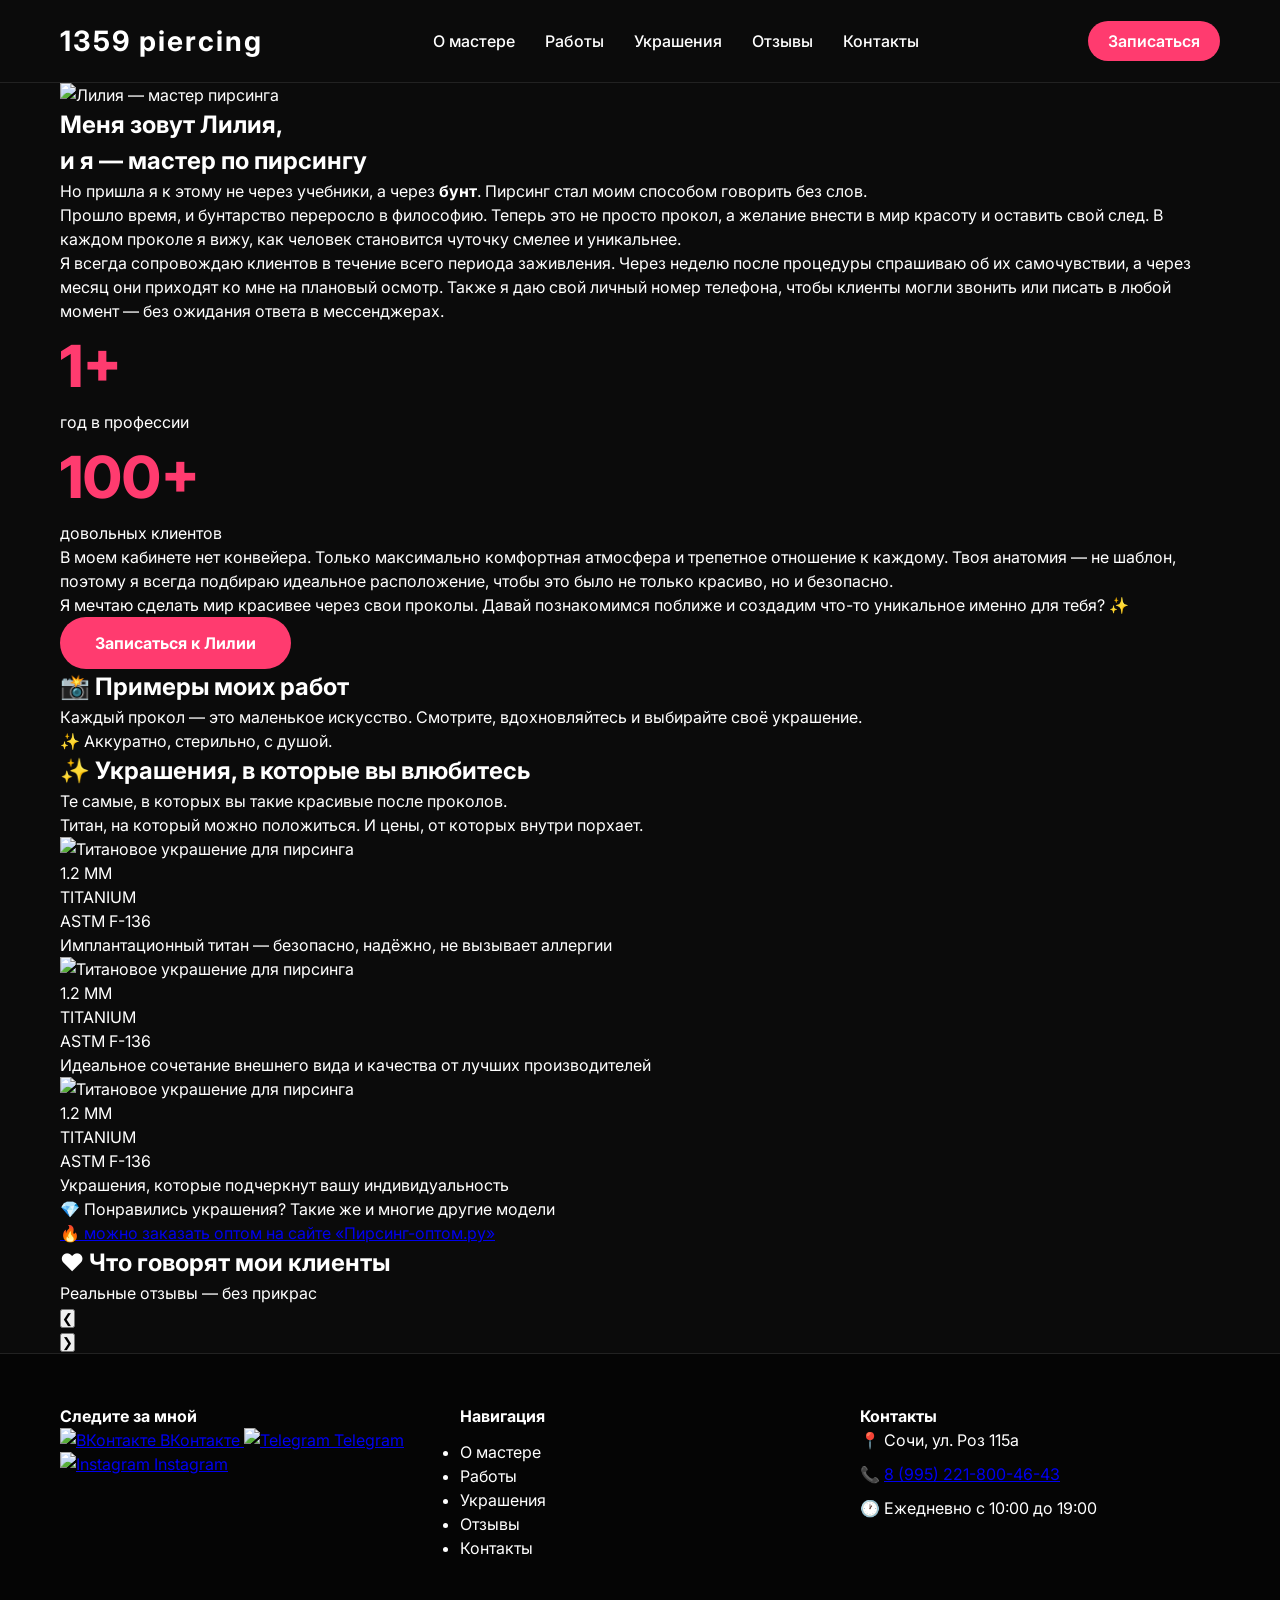
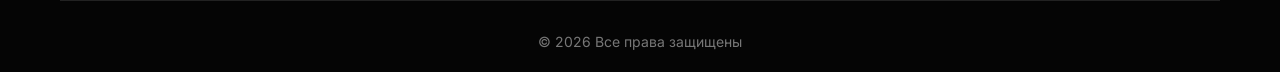
==== index.html @ cfeff681 "Add files via upload" ====
<!DOCTYPE html>
<html lang="ru">
<head>
    <meta charset="UTF-8">
    <meta name="viewport" content="width=device-width, initial-scale=1.0, user-scalable=yes">
    <title>1359 piercing</title>
    <link rel="stylesheet" href="css/style.css">
    <!-- Подключаем шрифт Google Fonts -->
    <link href="https://fonts.googleapis.com/css2?family=Inter:opsz,wght@14..32,300;14..32,400;14..32,600;14..32,700&display=swap" rel="stylesheet">
</head>
<body>

<!-- ШАПКА -->
<header>
    <div class="container header-flex">
        <div class="logo">1359 piercing</div>
        <nav>
            <ul class="menu">
                <li><a href="#about">О мастере</a></li>
                <li><a href="#portfolio">Работы</a></li>
                <li><a href="#jewelry">Украшения</a></li>
                <li><a href="#reviews">Отзывы</a></li>
                <li><a href="#contacts">Контакты</a></li>
            </ul>
        </nav>
        <a href="https://n2174247.yclients.com/" class="btn-small">Записаться</a>
    </div>
</header>

<!-- ЛИЧНАЯ ИСТОРИЯ МАСТЕРА (объединяет hero + статистику) -->
<section id="about" class="master-story">
    <div class="container">
        <div class="story-grid">
            <!-- Левая колонка: фото мастера -->
            <div class="story-photo">
                <img src="images/master.jpg" alt="Лилия — мастер пирсинга">
            </div>
            
            <!-- Правая колонка: текст + цифры -->
            <div class="story-content">
                <h1>Меня зовут Лилия,<br>и я — мастер по пирсингу</h1>
                
                <div class="story-intro">
                    <p>Но пришла я к этому не через учебники, а через <strong>бунт</strong>. Пирсинг стал моим способом говорить без слов.</p>
                    <p>Прошло время, и бунтарство переросло в философию. Теперь это не просто прокол, а желание внести в мир красоту и оставить свой след. В каждом проколе я вижу, как человек становится чуточку смелее и уникальнее.</p>
                     <p>Я всегда сопровождаю клиентов в течение всего периода заживления. Через неделю после процедуры спрашиваю об их самочувствии, а через месяц они приходят ко мне на плановый осмотр. Также я даю свой личный номер телефона, чтобы клиенты могли звонить или писать в любой момент — без ожидания ответа в мессенджерах.</p>
                </div>

                <!-- Цифры/факты -->
                <div class="story-stats">
                    <div class="stat-fact">
                        <span class="stat-number">1+</span>
                        <span class="stat-label">год в профессии</span>
                    </div>
                    <div class="stat-fact">
                        <span class="stat-number">100+</span>
                        <span class="stat-label">довольных клиентов</span>
                    </div>
                </div>

                <div class="story-philosophy">
                    <p>В моем кабинете нет конвейера. Только максимально комфортная атмосфера и трепетное отношение к каждому. Твоя анатомия — не шаблон, поэтому я всегда подбираю идеальное расположение, чтобы это было не только красиво, но и безопасно.</p>
                    <p class="dream-quote">Я мечтаю сделать мир красивее через свои проколы. Давай познакомимся поближе и создадим что-то уникальное именно для тебя? ✨</p>
                </div>

                <a href="https://n2174247.yclients.com/" class="btn-primary">Записаться к Лилии</a>
            </div>
        </div>
    </div>
</section>

<!-- ПРИМЕРЫ РАБОТ (ПОРТФОЛИО) -->
<section id="portfolio" class="portfolio">
    <div class="container">
        <div class="portfolio-header">
            <h2>📸 Примеры моих работ</h2>
            <p class="portfolio-subtitle">Каждый прокол — это маленькое искусство. Смотрите, вдохновляйтесь и выбирайте своё украшение.</p>
            <p class="portfolio-note">✨ Аккуратно, стерильно, с душой.</p>
        </div>

        <div class="portfolio-grid" id="portfolioGrid">
            <!-- Сюда будут подставлены 11 фотографий через JavaScript -->
        </div>
    </div>
</section>

<!-- УКРАШЕНИЯ - ВИТРИНА -->
<section id="jewelry" class="jewelry-showcase">
    <div class="container">
        <div class="jewelry-header">
            <h2>✨ Украшения, в которые вы влюбитесь</h2>
            <p class="jewelry-tagline">Те самые, в которых вы такие красивые после проколов.<br>Титан, на который можно положиться. И цены, от которых внутри порхает.</p>
        </div>

        <div class="jewelry-grid">
            <!-- Карточка украшения 1 -->
            <div class="jewelry-card">
                <div class="jewelry-image">
                    <img src="images/jewelry1.jpg" alt="Титановое украшение для пирсинга">
                </div>
                <div class="jewelry-specs">
                    <div class="spec-badge">1.2 MM</div>
                    <div class="spec-badge titanium">TITANIUM</div>
                    <div class="spec-badge standard">ASTM F-136</div>
                </div>
                <p class="jewelry-desc">Имплантационный титан — безопасно, надёжно, не вызывает аллергии</p>
            </div>

            <!-- Карточка украшения 2 -->
            <div class="jewelry-card">
                <div class="jewelry-image">
                    <img src="images/jewelry2.jpg" alt="Титановое украшение для пирсинга">
                </div>
                <div class="jewelry-specs">
                    <div class="spec-badge">1.2 MM</div>
                    <div class="spec-badge titanium">TITANIUM</div>
                    <div class="spec-badge standard">ASTM F-136</div>
                </div>
                <p class="jewelry-desc">Идеальное сочетание внешнего вида и качества от лучших производителей</p>
            </div>

            <!-- Карточка украшения 3 -->
            <div class="jewelry-card">
                <div class="jewelry-image">
                    <img src="images/jewelry3.jpg" alt="Титановое украшение для пирсинга">
                </div>
                <div class="jewelry-specs">
                    <div class="spec-badge">1.2 MM</div>
                    <div class="spec-badge titanium">TITANIUM</div>
                    <div class="spec-badge standard">ASTM F-136</div>
                </div>
                <p class="jewelry-desc">Украшения, которые подчеркнут вашу индивидуальность</p>
            </div>
        </div>

        <!-- Партнёрская рекомендация (без акцента на салоны) -->
        <div class="partner-block">
            <p>💎 Понравились украшения? Такие же и многие другие модели</p>
            <a href="https://piercing-optom.ru/?ysclid=mp2fx79ghh282216793" target="_blank" rel="noopener noreferrer" class="partner-link">
                🔥 можно заказать оптом на сайте «Пирсинг-оптом.ру»
            </a>
        </div>
    </div>
</section>

<!-- ОТЗЫВЫ КЛИЕНТОВ (карусель) -->
<section id="reviews" class="reviews-section">
    <div class="container">
        <h2>❤️ Что говорят мои клиенты</h2>
        <p class="reviews-subtitle">Реальные отзывы — без прикрас</p>
        
        <div class="reviews-carousel">
            <button class="carousel-btn prev-btn" aria-label="Предыдущий отзыв">❮</button>
            
            <div class="reviews-container">
                <div class="reviews-wrapper" id="reviewsWrapper">
                    <!-- Отзывы будут подставлены сюда через JavaScript -->
                </div>
            </div>
            
            <button class="carousel-btn next-btn" aria-label="Следующий отзыв">❯</button>
        </div>
        
        <div class="carousel-dots" id="carouselDots"></div>
    </div>
</section>

<!-- ПОДВАЛ -->
<footer id="contacts">
    <div class="container">
        <div class="footer-grid">
            <!-- Блок 1: Социальные сети (слева) -->
            <div class="footer-socials">
                <h4>Следите за мной</h4>
                <div class="social-icons">
                    <a href="https://vk.ru/piercing1359" target="_blank" rel="noopener noreferrer" class="social-link vk">
                        <img src="images/vk-icon.svg" alt="ВКонтакте" class="social-img">
                        <span>ВКонтакте</span>
                    </a>
                    <a href="https://t.me/piersing1359" target="_blank" rel="noopener noreferrer" class="social-link tg">
                        <img src="images/tg-icon.svg" alt="Telegram" class="social-img">
                        <span>Telegram</span>
                    </a>
                    <a href="https://www.instagram.com/piercing1359.sochi" target="_blank" rel="noopener noreferrer" class="social-link ig">
                        <img src="images/ig-icon.svg" alt="Instagram" class="social-img">
                        <span>Instagram</span>
                    </a>
                </div>
            </div>

            <!-- Блок 2: Меню (по центру) -->
            <div class="footer-menu">
                <h4>Навигация</h4>
                <ul>
                    <li><a href="#about">О мастере</a></li>
                    <li><a href="#portfolio">Работы</a></li>
                    <li><a href="#jewelry">Украшения</a></li>
                    <li><a href="#reviews">Отзывы</a></li>
                    <li><a href="#contacts">Контакты</a></li>
                </ul>
            </div>

            <!-- Блок 3: Контакты (справа) -->
            <div class="footer-contacts">
                <h4>Контакты</h4>
                <p>📍 Сочи, ул. Роз 115а</p>
                <p>📞 <a href="tel:89952218004643">8 (995) 221-800-46-43</a></p>
                <p class="work-hours">🕐 Ежедневно с 10:00 до 19:00</p>
            </div>
        </div>
        
        <div class="copyright">
            <p>© 2026 Все права защищены</p>
        </div>
    </div>
</footer>

<script src="js/script.js"></script>
</body>
</html>
---- css/style.css ----
* {
    margin: 0;
    padding: 0;
    box-sizing: border-box;
}

body {
    font-family: 'Inter', sans-serif;
    background: #0b0b0b;
    color: #ffffff;
    line-height: 1.5;
}

.container {
    max-width: 1200px;
    margin: 0 auto;
    padding: 0 20px;
}

/* ШАПКА */
header {
    padding: 20px 0;
    border-bottom: 1px solid #222;
    position: sticky;
    top: 0;
    background: #0b0b0b;
    z-index: 100;
}
.header-flex {
    display: flex;
    justify-content: space-between;
    align-items: center;
    flex-wrap: wrap;
}
.logo {
    font-size: 28px;
    font-weight: 700;
    letter-spacing: 2px;
}
.menu {
    display: flex;
    gap: 30px;
    list-style: none;
}
.menu a {
    color: #fff;
    text-decoration: none;
    font-weight: 500;
    transition: 0.3s;
}
.menu a:hover { color: #ff3b6f; }
.btn-small {
    background: #ff3b6f;
    padding: 8px 20px;
    border-radius: 30px;
    color: #fff;
    text-decoration: none;
    font-weight: 600;
}

/* ГЛАВНЫЙ ЭКРАН */
.hero {
    padding: 120px 0;
    text-align: center;
    background: linear-gradient(145deg, #0f0f0f, #050505);
}
.hero h1 {
    font-size: 58px;
    font-weight: 800;
    margin-bottom: 20px;
}
.hero p {
    font-size: 20px;
    color: #ccc;
    margin-bottom: 35px;
}
.btn-primary {
    background: #ff3b6f;
    padding: 14px 35px;
    border-radius: 40px;
    color: white;
    text-decoration: none;
    font-weight: 700;
    display: inline-block;
    transition: 0.3s;
    border: none;
    cursor: pointer;
}
.btn-primary:hover { background: #e62e5c; }

/* ЦИФРЫ */
.stats { padding: 80px 0; text-align: center; }
.stats h2 { font-size: 42px; margin-bottom: 50px; }
.stats-grid {
    display: grid;
    grid-template-columns: repeat(4, 1fr);
    gap: 30px;
}
.stat-number {
    font-size: 58px;
    font-weight: 800;
    color: #ff3b6f;
    display: block;
}
.stat-text { font-size: 18px; }

/* ОТЗЫВ */
.masters { padding: 60px 0; background: #111; text-align: center; }
.masters h2 { font-size: 42px; margin-bottom: 40px; }
.review-card {
    max-width: 700px;
    margin: 0 auto;
    background: #1a1a1a;
    padding: 40px;
    border-radius: 24px;
}
.review-text {
    font-size: 18px;
    font-style: italic;
    margin-bottom: 20px;
}
.review-author {
    font-weight: 700;
    color: #ff3b6f;
}
.review-author span { color: #888; font-weight: normal; }

/* ПРОЦЕДУРА */
.procedure { padding: 80px 0; text-align: center; }
.procedure h2 { font-size: 42px; margin-bottom: 20px; }
.procedure-desc { max-width: 700px; margin: 0 auto 50px auto; color: #bbb; }
.steps {
    display: grid;
    grid-template-columns: repeat(3, 1fr);
    gap: 20px;
}
.step {
    background: #1a1a1a;
    padding: 20px;
    border-radius: 16px;
    font-weight: 500;
}

/* УКРАШЕНИЯ */
.jewelry { padding: 60px 0; text-align: center; background: #111; }
.jewelry h2 { font-size: 42px; margin-bottom: 20px; }
.jewelry p { max-width: 700px; margin: 0 auto 30px auto; color: #ccc; }
.jewelry-demo img {
    max-width: 280px;
    border-radius: 24px;
    border: 1px solid #333;
}

/* ЦЕНЫ */
.prices { padding: 80px 0; text-align: center; }
.prices h2 { font-size: 42px; margin-bottom: 50px; }
.price-cards {
    display: flex;
    justify-content: center;
    gap: 30px;
    flex-wrap: wrap;
}
.price-card {
    background: #1a1a1a;
    padding: 35px;
    border-radius: 24px;
    width: 240px;
}
.price-card h3 { font-size: 28px; margin-bottom: 20px; }
.price { font-size: 32px; font-weight: 800; color: #ff3b6f; }

/* ФОРМА */
.callback {
    background: linear-gradient(135deg, #1a1a2a, #0b0b1a);
    padding: 80px 0;
    text-align: center;
}
.callback h2 {
    font-size: 36px;
    margin-bottom: 30px;
}
.callback h2 span { color: #ff3b6f; }
form {
    max-width: 500px;
    margin: 0 auto;
    display: flex;
    flex-direction: column;
    gap: 20px;
}
input {
    padding: 16px;
    border-radius: 60px;
    border: none;
    background: #fff;
    font-size: 16px;
}
.agree {
    font-size: 12px;
    color: #aaa;
}

/* ПОДВАЛ */
footer {
    background: #050505;
    padding: 50px 0 20px;
    border-top: 1px solid #222;
}
.footer-grid {
    display: grid;
    grid-template-columns: repeat(3, 1fr);
    gap: 40px;
    margin-bottom: 40px;
}
.footer-contacts p, .footer-partners p { margin-bottom: 10px; }
.socials a { color: #ff3b6f; text-decoration: none; margin: 0 8px; }
.footer-menu {
    display: flex;
    flex-direction: column;
    gap: 12px;
}
.footer-menu a { color: #fff; text-decoration: none; }
.copyright {
    text-align: center;
    padding-top: 30px;
    border-top: 1px solid #222;
    font-size: 14px;
    color: #777;
}

/* АДАПТИВНОСТЬ (ТЕЛЕФОН) */
@media (max-width: 768px) {
    .hero h1 { font-size: 36px; }
    .stats-grid { grid-template-columns: repeat(2, 1fr); }
    .steps { grid-template-columns: 1fr; }
    .footer-grid { grid-template-columns: 1fr; text-align: center; }
    .menu { display: none; } /* спрятали меню, можно позже сделать бургер */
    .header-flex { justify-content: space-between; }
}
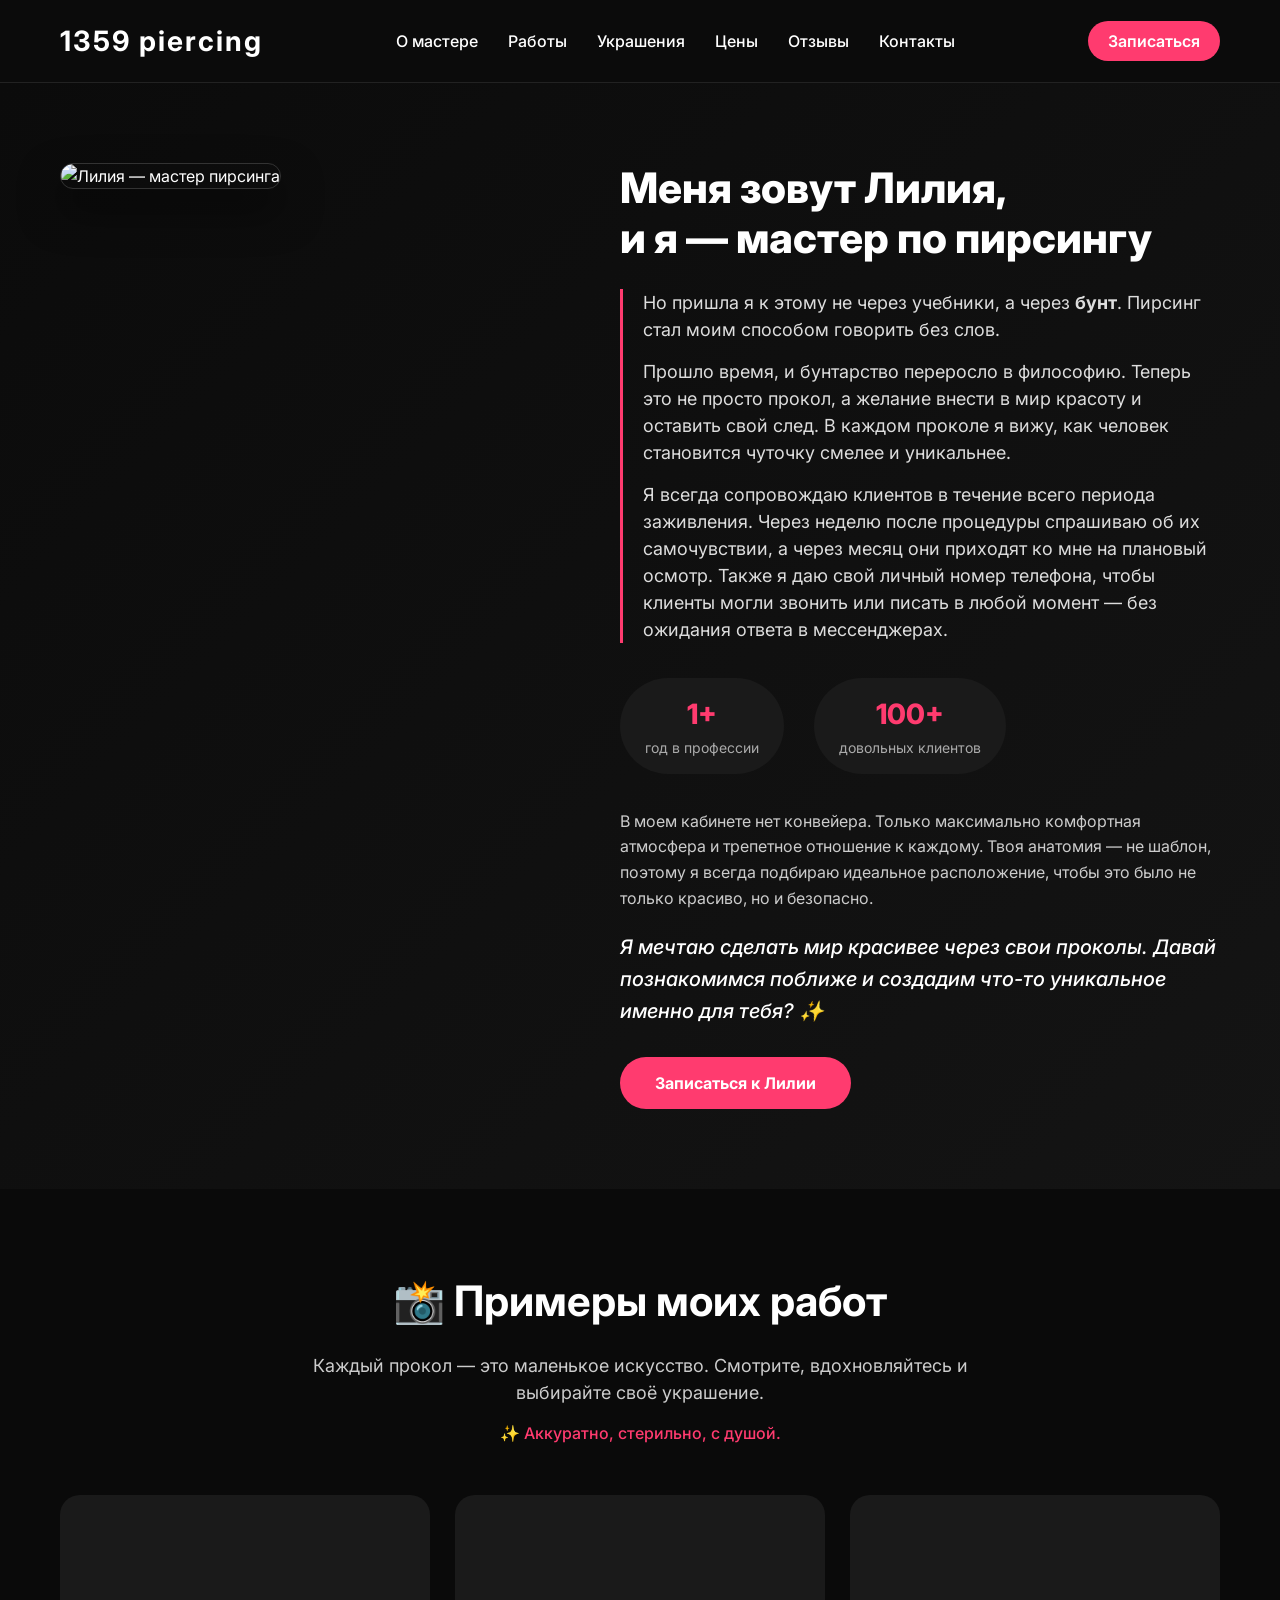
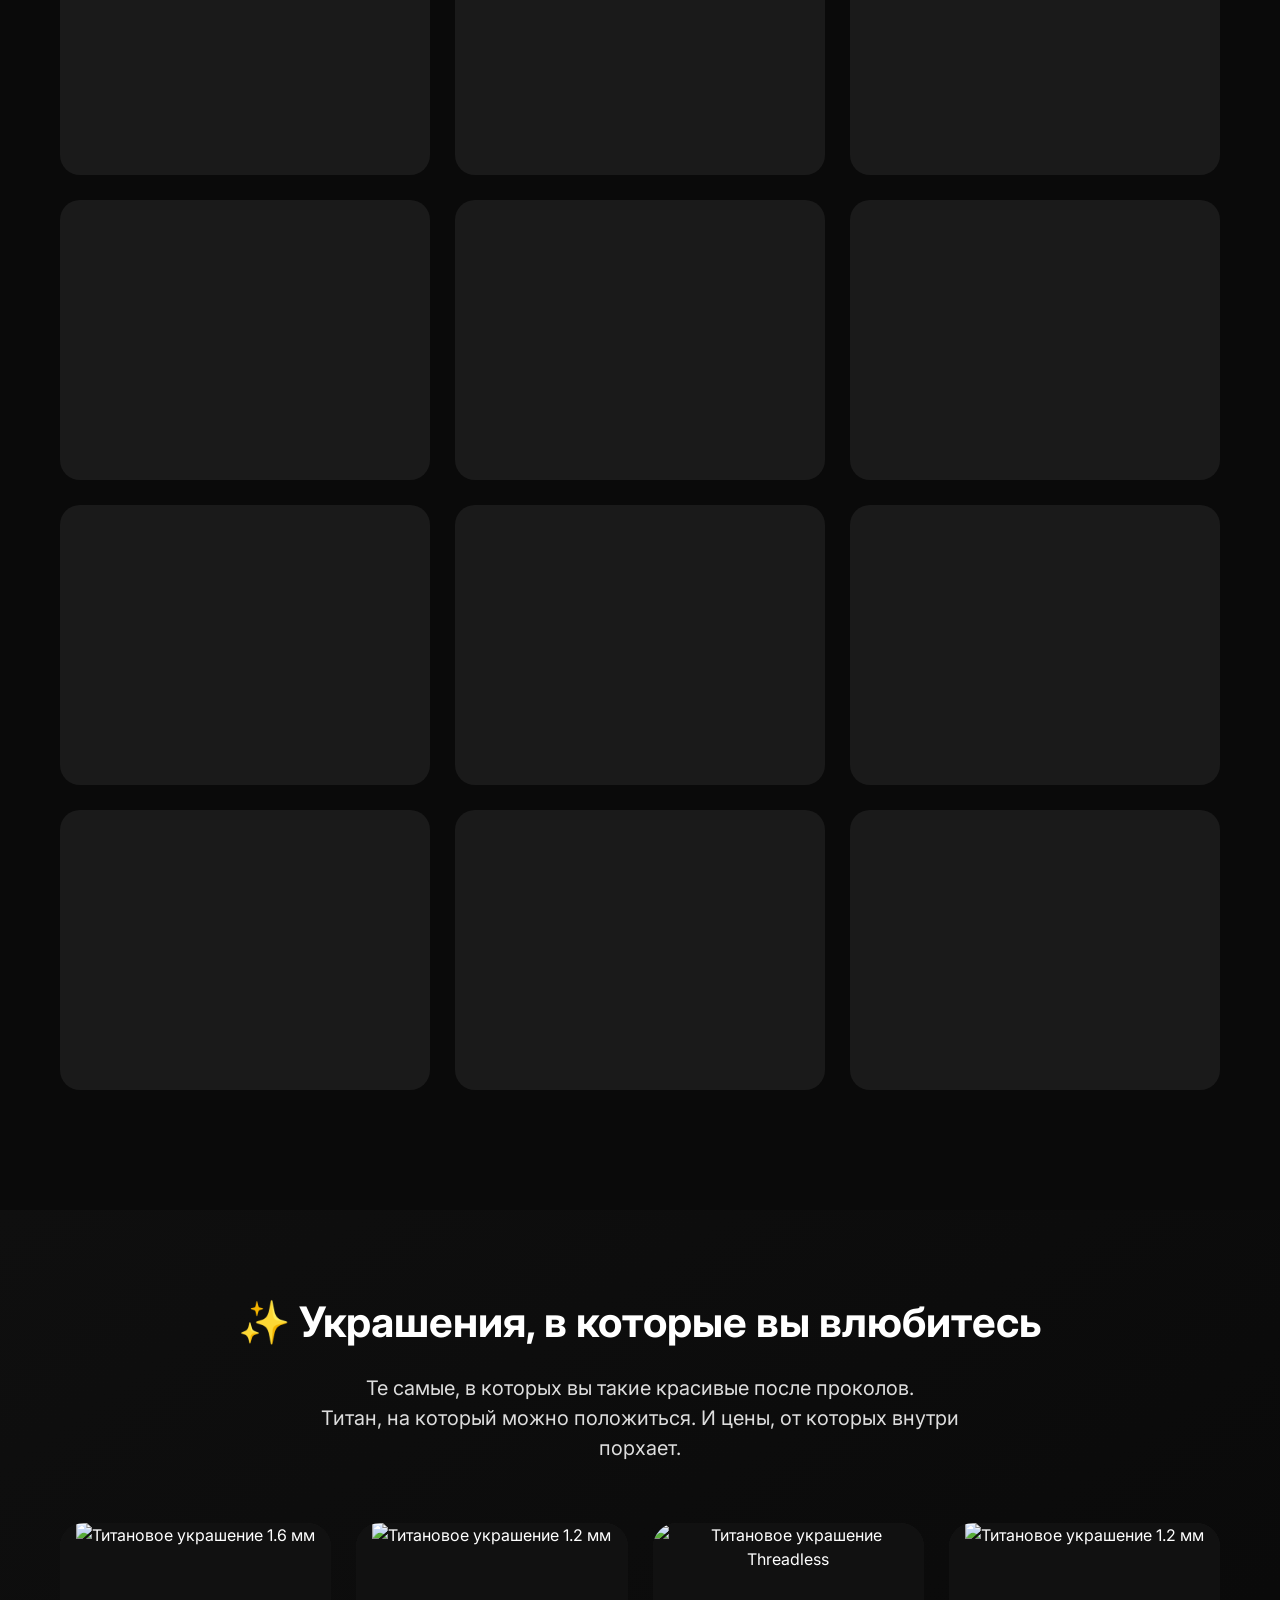
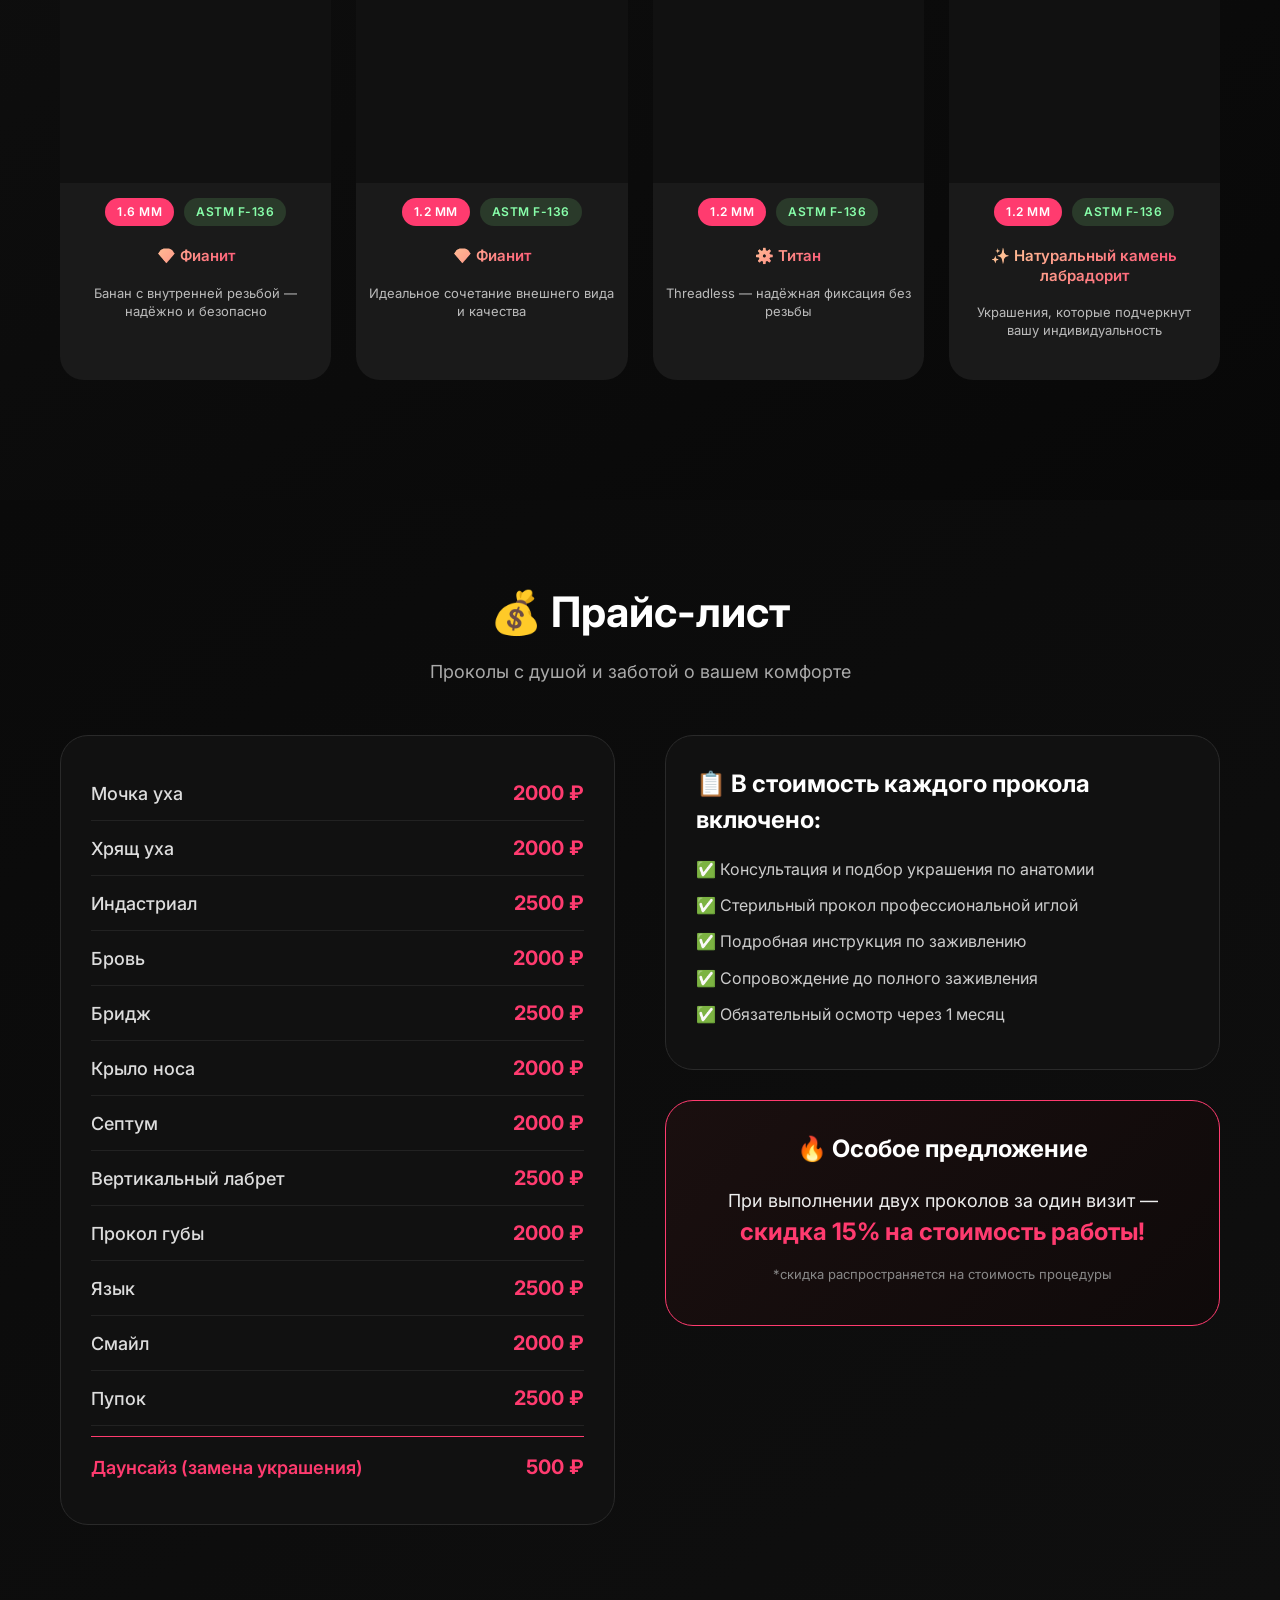
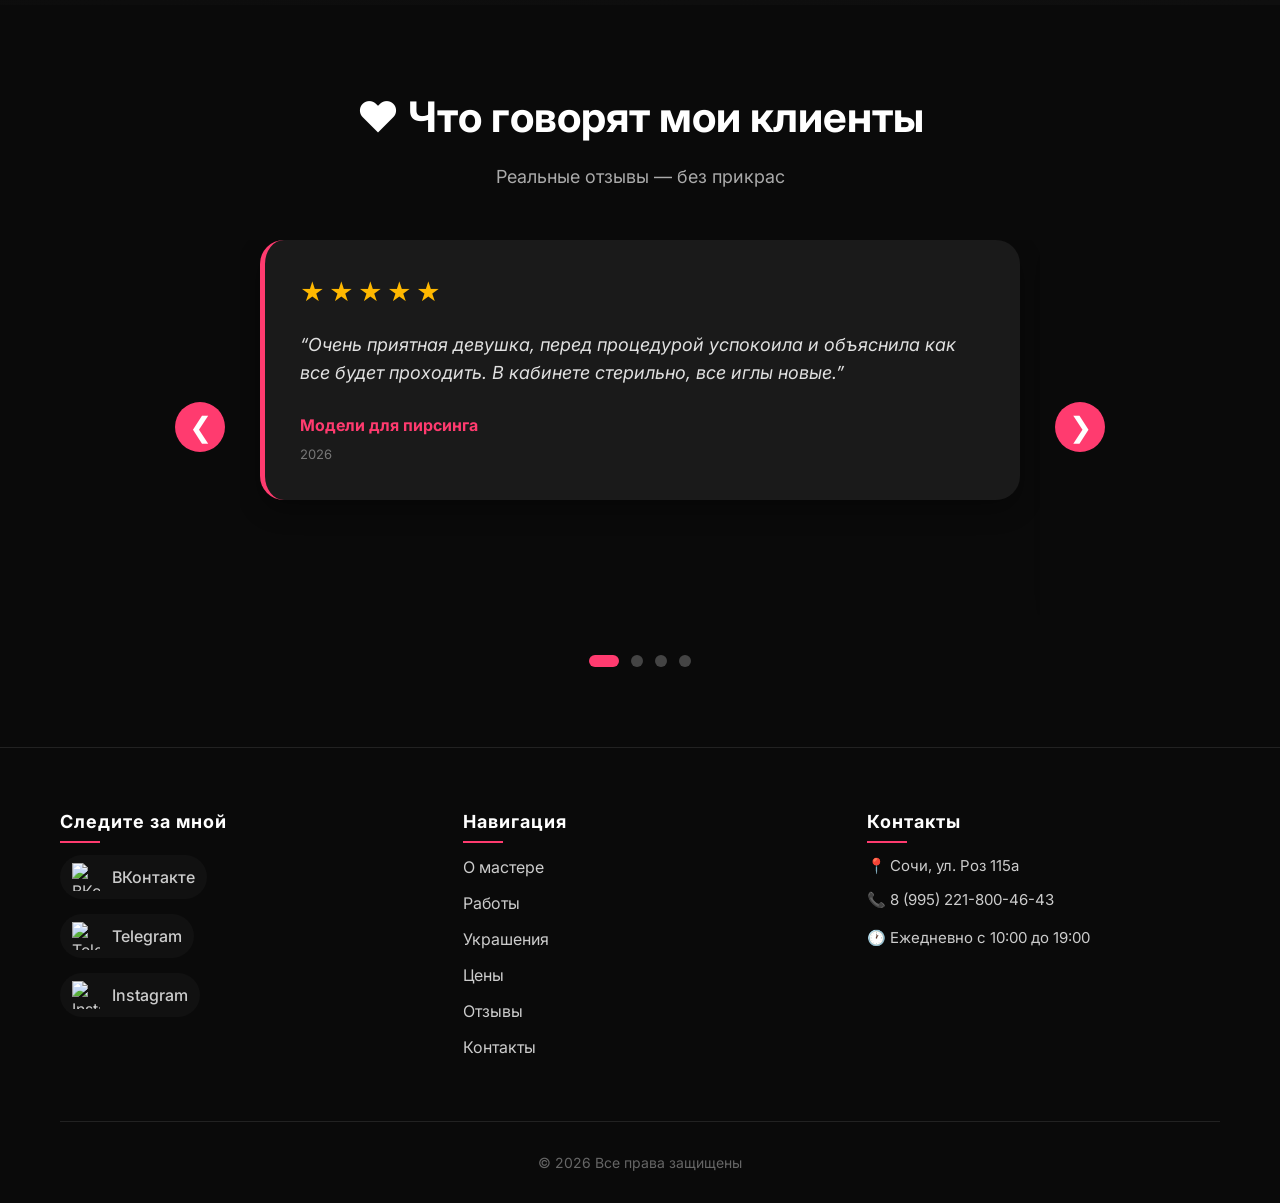
==== commit d52b515d: "Add files via upload" ====
--- a/index.html
+++ b/index.html
@@ -19,11 +19,12 @@
                 <li><a href="#about">О мастере</a></li>
                 <li><a href="#portfolio">Работы</a></li>
                 <li><a href="#jewelry">Украшения</a></li>
+                <li><a href="#prices">Цены</a></li>
                 <li><a href="#reviews">Отзывы</a></li>
                 <li><a href="#contacts">Контакты</a></li>
             </ul>
         </nav>
-        <a href="https://n2174247.yclients.com/" class="btn-small">Записаться</a>
+        <a href="https://n2272107.yclients.com/" class="btn-small">Записаться</a>
     </div>
 </header>
 
@@ -63,7 +64,7 @@
                     <p class="dream-quote">Я мечтаю сделать мир красивее через свои проколы. Давай познакомимся поближе и создадим что-то уникальное именно для тебя? ✨</p>
                 </div>
 
-                <a href="https://n2174247.yclients.com/" class="btn-primary">Записаться к Лилии</a>
+                <a href="https://n2272107.yclients.com/" class="btn-primary">Записаться к Лилии</a>
             </div>
         </div>
     </div>
@@ -84,7 +85,7 @@
     </div>
 </section>
 
-<!-- УКРАШЕНИЯ - ВИТРИНА -->
+<!-- УКРАШЕНИЯ - ВИТРИНА (4 карточки) -->
 <section id="jewelry" class="jewelry-showcase">
     <div class="container">
         <div class="jewelry-header">
@@ -93,52 +94,153 @@
         </div>
 
         <div class="jewelry-grid">
-            <!-- Карточка украшения 1 -->
+        <!-- Карточка 1 (1.6 MM) -->
             <div class="jewelry-card">
                 <div class="jewelry-image">
-                    <img src="images/jewelry1.jpg" alt="Титановое украшение для пирсинга">
+                    <img src="images/jewelry1.jpg" alt="Титановое украшение 1.6 мм">
                 </div>
                 <div class="jewelry-specs">
-                    <div class="spec-badge">1.2 MM</div>
-                    <div class="spec-badge titanium">TITANIUM</div>
-                    <div class="spec-badge standard">ASTM F-136</div>
-                </div>
-                <p class="jewelry-desc">Имплантационный титан — безопасно, надёжно, не вызывает аллергии</p>
-            </div>
-
-            <!-- Карточка украшения 2 -->
-            <div class="jewelry-card">
-                <div class="jewelry-image">
-                    <img src="images/jewelry2.jpg" alt="Титановое украшение для пирсинга">
-                </div>
-                <div class="jewelry-specs">
-                    <div class="spec-badge">1.2 MM</div>
-                    <div class="spec-badge titanium">TITANIUM</div>
-                    <div class="spec-badge standard">ASTM F-136</div>
-                </div>
-                <p class="jewelry-desc">Идеальное сочетание внешнего вида и качества от лучших производителей</p>
-            </div>
-
-            <!-- Карточка украшения 3 -->
-            <div class="jewelry-card">
-                <div class="jewelry-image">
-                    <img src="images/jewelry3.jpg" alt="Титановое украшение для пирсинга">
-                </div>
-                <div class="jewelry-specs">
-                    <div class="spec-badge">1.2 MM</div>
-                    <div class="spec-badge titanium">TITANIUM</div>
-                    <div class="spec-badge standard">ASTM F-136</div>
-                </div>
-                <p class="jewelry-desc">Украшения, которые подчеркнут вашу индивидуальность</p>
-            </div>
-        </div>
-
-        <!-- Партнёрская рекомендация (без акцента на салоны) -->
-        <div class="partner-block">
-            <p>💎 Понравились украшения? Такие же и многие другие модели</p>
-            <a href="https://piercing-optom.ru/?ysclid=mp2fx79ghh282216793" target="_blank" rel="noopener noreferrer" class="partner-link">
-                🔥 можно заказать оптом на сайте «Пирсинг-оптом.ру»
-            </a>
+                    <div class="spec-row">
+                        <span class="spec-badge size">1.6 MM</span>
+                        <span class="spec-badge standard">ASTM F-136</span>
+                    </div>
+                    <div class="spec-stone">💎 Фианит</div>
+                </div>
+                <p class="jewelry-desc">Банан с внутренней резьбой — надёжно и безопасно</p>
+            </div>
+
+        <!-- Карточка 2 (1.2 MM) -->
+        <div class="jewelry-card">
+            <div class="jewelry-image">
+                <img src="images/jewelry2.jpg" alt="Титановое украшение 1.2 мм">
+            </div>
+            <div class="jewelry-specs">
+                <div class="spec-row">
+                    <span class="spec-badge size">1.2 MM</span>
+                    <span class="spec-badge standard">ASTM F-136</span>
+                </div>
+                <div class="spec-stone">💎 Фианит</div>
+            </div>
+            <p class="jewelry-desc">Идеальное сочетание внешнего вида и качества</p>
+        </div>
+
+        <!-- Карточка 3 (Threadless) -->
+        <div class="jewelry-card">
+            <div class="jewelry-image">
+                <img src="images/jewelry3.jpg" alt="Титановое украшение Threadless">
+            </div>
+            <div class="jewelry-specs">
+                <div class="spec-row">
+                    <span class="spec-badge size">1.2 MM</span>
+                    <span class="spec-badge standard">ASTM F-136</span>
+                </div>
+                <div class="spec-stone">⚙️ Титан</div>
+            </div>
+            <p class="jewelry-desc">Threadless — надёжная фиксация без резьбы</p>
+        </div>
+
+        <!-- Карточка 4 -->
+        <div class="jewelry-card">
+            <div class="jewelry-image">
+                <img src="images/jewelry4.jpg" alt="Титановое украшение 1.2 мм">
+            </div>
+            <div class="jewelry-specs">
+                <div class="spec-row">
+                    <span class="spec-badge size">1.2 MM</span>
+                    <span class="spec-badge standard">ASTM F-136</span>
+                </div>
+                <div class="spec-stone">✨ Натуральный камень<br>лабрадорит</div>
+            </div>
+            <p class="jewelry-desc">Украшения, которые подчеркнут вашу индивидуальность</p>
+        </div>
+    </div>
+</div>
+</section>
+
+<!-- ПРАЙС-ЛИСТ -->
+<section id="prices" class="prices-section">
+    <div class="container">
+        <div class="prices-header">
+            <h2>💰 Прайс-лист</h2>
+            <p class="prices-subtitle">Проколы с душой и заботой о вашем комфорте</p>
+        </div>
+
+        <div class="prices-grid">
+            <!-- Левая колонка: список услуг -->
+            <div class="services-list">
+                <div class="service-item">
+                    <span class="service-name">Мочка уха</span>
+                    <span class="service-price">2000 ₽</span>
+                </div>
+                <div class="service-item">
+                    <span class="service-name">Хрящ уха</span>
+                    <span class="service-price">2000 ₽</span>
+                </div>
+                <div class="service-item">
+                    <span class="service-name">Индастриал</span>
+                    <span class="service-price">2500 ₽</span>
+                </div>
+                <div class="service-item">
+                    <span class="service-name">Бровь</span>
+                    <span class="service-price">2000 ₽</span>
+                </div>
+                <div class="service-item">
+                    <span class="service-name">Бридж</span>
+                    <span class="service-price">2500 ₽</span>
+                </div>
+                <div class="service-item">
+                    <span class="service-name">Крыло носа</span>
+                    <span class="service-price">2000 ₽</span>
+                </div>
+                <div class="service-item">
+                    <span class="service-name">Септум</span>
+                    <span class="service-price">2000 ₽</span>
+                </div>
+                <div class="service-item">
+                    <span class="service-name">Вертикальный лабрет</span>
+                    <span class="service-price">2500 ₽</span>
+                </div>
+                <div class="service-item">
+                    <span class="service-name">Прокол губы</span>
+                    <span class="service-price">2000 ₽</span>
+                </div>
+                <div class="service-item">
+                    <span class="service-name">Язык</span>
+                    <span class="service-price">2500 ₽</span>
+                </div>
+                <div class="service-item">
+                    <span class="service-name">Смайл</span>
+                    <span class="service-price">2000 ₽</span>
+                </div>
+                <div class="service-item">
+                    <span class="service-name">Пупок</span>
+                    <span class="service-price">2500 ₽</span>
+                </div>
+                <div class="service-item highlight">
+                    <span class="service-name">Даунсайз (замена украшения)</span>
+                    <span class="service-price">500 ₽</span>
+                </div>
+            </div>
+
+            <!-- Правая колонка: что включено + акция -->
+            <div class="prices-info">
+                <div class="info-card">
+                    <h3>📋 В стоимость каждого прокола включено:</h3>
+                    <ul>
+                        <li>✅ Консультация и подбор украшения по анатомии</li>
+                        <li>✅ Стерильный прокол профессиональной иглой</li>
+                        <li>✅ Подробная инструкция по заживлению</li>
+                        <li>✅ Сопровождение до полного заживления</li>
+                        <li>✅ Обязательный осмотр через 1 месяц</li>
+                    </ul>
+                </div>
+
+                <div class="discount-card">
+                    <h3>🔥 Особое предложение</h3>
+                    <p>При выполнении двух проколов за один визит —<br><strong>скидка 15% на стоимость работы!</strong></p>
+                    <p class="discount-note">*скидка распространяется на стоимость процедуры</p>
+                </div>
+            </div>
         </div>
     </div>
 </section>
@@ -195,6 +297,7 @@
                     <li><a href="#about">О мастере</a></li>
                     <li><a href="#portfolio">Работы</a></li>
                     <li><a href="#jewelry">Украшения</a></li>
+                    <li><a href="#prices">Цены</a></li>
                     <li><a href="#reviews">Отзывы</a></li>
                     <li><a href="#contacts">Контакты</a></li>
                 </ul>
--- a/css/style.css
+++ b/css/style.css
@@ -17,7 +17,7 @@
     padding: 0 20px;
 }
 
-/* ШАПКА */
+/* ===== ШАПКА ===== */
 header {
     padding: 20px 0;
     border-bottom: 1px solid #222;
@@ -57,23 +57,9 @@
     text-decoration: none;
     font-weight: 600;
 }
-
-/* ГЛАВНЫЙ ЭКРАН */
-.hero {
-    padding: 120px 0;
-    text-align: center;
-    background: linear-gradient(145deg, #0f0f0f, #050505);
-}
-.hero h1 {
-    font-size: 58px;
-    font-weight: 800;
-    margin-bottom: 20px;
-}
-.hero p {
-    font-size: 20px;
-    color: #ccc;
-    margin-bottom: 35px;
-}
+.btn-small:hover { background: #e62e5c; }
+
+/* ===== КНОПКИ ===== */
 .btn-primary {
     background: #ff3b6f;
     padding: 14px 35px;
@@ -88,151 +74,814 @@
 }
 .btn-primary:hover { background: #e62e5c; }
 
-/* ЦИФРЫ */
-.stats { padding: 80px 0; text-align: center; }
-.stats h2 { font-size: 42px; margin-bottom: 50px; }
-.stats-grid {
+/* ===== ИСТОРИЯ МАСТЕРА (master-story) ===== */
+.master-story {
+    padding: 80px 0;
+    background: linear-gradient(135deg, #0b0b0b 0%, #141414 100%);
+}
+.story-grid {
     display: grid;
-    grid-template-columns: repeat(4, 1fr);
+    grid-template-columns: 1fr 1.2fr;
+    gap: 60px;
+    align-items: start;
+}
+.story-photo img {
+    width: 100%;
+    max-width: 400px;
+    border-radius: 30px;
+    box-shadow: 0 20px 40px rgba(0,0,0,0.5);
+    border: 1px solid #333;
+}
+.story-content h1 {
+    font-size: 42px;
+    font-weight: 800;
+    margin-bottom: 25px;
+    line-height: 1.2;
+}
+.story-intro {
+    font-size: 18px;
+    color: #ddd;
+    margin-bottom: 30px;
+    border-left: 3px solid #ff3b6f;
+    padding-left: 20px;
+}
+.story-intro p {
+    margin-bottom: 15px;
+}
+.story-stats {
+    display: flex;
     gap: 30px;
-}
-.stat-number {
-    font-size: 58px;
+    margin: 35px 0;
+    flex-wrap: wrap;
+}
+.stat-fact {
+    background: #1a1a1a;
+    padding: 15px 25px;
+    border-radius: 60px;
+    text-align: center;
+}
+.stat-fact .stat-number {
+    font-size: 28px;
     font-weight: 800;
     color: #ff3b6f;
     display: block;
 }
-.stat-text { font-size: 18px; }
-
-/* ОТЗЫВ */
-.masters { padding: 60px 0; background: #111; text-align: center; }
-.masters h2 { font-size: 42px; margin-bottom: 40px; }
-.review-card {
+.stat-fact .stat-label {
+    font-size: 14px;
+    color: #aaa;
+}
+.story-philosophy {
+    margin: 30px 0;
+    color: #ccc;
+    line-height: 1.6;
+}
+.dream-quote {
+    font-size: 20px;
+    font-weight: 500;
+    color: #fff;
+    margin-top: 20px;
+    font-style: italic;
+}
+
+/* ===== ПОРТФОЛИО ===== */
+.portfolio {
+    padding: 80px 0;
+    background: #0a0a0a;
+}
+.portfolio-header {
+    text-align: center;
+    margin-bottom: 50px;
+}
+.portfolio h2 {
+    font-size: 42px;
+    margin-bottom: 20px;
+}
+.portfolio-subtitle {
+    font-size: 18px;
+    color: #ccc;
+    max-width: 700px;
+    margin: 0 auto 15px;
+}
+.portfolio-note {
+    font-size: 16px;
+    color: #ff3b6f;
+    font-weight: 500;
+}
+.portfolio-grid {
+    display: grid;
+    grid-template-columns: repeat(auto-fill, minmax(280px, 1fr));
+    gap: 25px;
+    margin: 40px 0;
+}
+.portfolio-item {
+    position: relative;
+    overflow: hidden;
+    border-radius: 20px;
+    cursor: pointer;
+    background: #1a1a1a;
+    transition: transform 0.3s, box-shadow 0.3s;
+}
+.portfolio-item:hover {
+    transform: translateY(-5px);
+    box-shadow: 0 15px 30px rgba(0,0,0,0.5);
+}
+.portfolio-item img {
+    width: 100%;
+    height: 280px;
+    object-fit: cover;
+    display: block;
+    transition: transform 0.4s;
+}
+.portfolio-item:hover img {
+    transform: scale(1.05);
+}
+.portfolio-overlay {
+    position: absolute;
+    bottom: 0;
+    left: 0;
+    right: 0;
+    background: linear-gradient(to top, rgba(0,0,0,0.9), transparent);
+    padding: 20px 15px 15px;
+    transform: translateY(100%);
+    transition: transform 0.3s;
+    text-align: center;
+}
+.portfolio-item:hover .portfolio-overlay {
+    transform: translateY(0);
+}
+.portfolio-overlay p {
+    color: white;
+    font-size: 14px;
+    font-weight: 500;
+    margin: 0;
+}
+
+/* ===== УКРАШЕНИЯ (jewelry-showcase) ===== */
+.jewelry-showcase {
+    padding: 80px 0;
+    background: linear-gradient(145deg, #0f0f0f, #080808);
+}
+.jewelry-header {
+    text-align: center;
+    margin-bottom: 60px;
+}
+.jewelry-showcase h2 {
+    font-size: 42px;
+    margin-bottom: 20px;
+}
+.jewelry-tagline {
+    font-size: 20px;
+    color: #ddd;
+    line-height: 1.5;
     max-width: 700px;
     margin: 0 auto;
+}
+.jewelry-grid {
+    display: grid;
+    grid-template-columns: repeat(4, 1fr);
+    gap: 25px;
+    margin: 40px 0;
+}
+.jewelry-card {
     background: #1a1a1a;
-    padding: 40px;
     border-radius: 24px;
+    overflow: hidden;
+    transition: transform 0.3s, box-shadow 0.3s;
+    text-align: center;
+    padding-bottom: 25px;
+}
+.jewelry-card:hover {
+    transform: translateY(-8px);
+    box-shadow: 0 20px 30px rgba(0,0,0,0.4);
+}
+.jewelry-image {
+    width: 100%;
+    height: 260px;
+    overflow: hidden;
+    background: #111;
+}
+.jewelry-image img {
+    width: 100%;
+    height: 100%;
+    object-fit: cover;
+    transition: transform 0.3s;
+}
+.jewelry-card:hover .jewelry-image img {
+    transform: scale(1.05);
+}
+/* Новые стили для карточек украшений */
+.jewelry-specs {
+    display: flex;
+    flex-direction: column;
+    align-items: center;
+    gap: 12px;
+    margin: 15px 15px 10px;
+}
+
+.spec-row {
+    display: flex;
+    justify-content: center;
+    gap: 10px;
+    flex-wrap: wrap;
+}
+
+.spec-badge {
+    background: #2a2a2a;
+    padding: 5px 12px;
+    border-radius: 30px;
+    font-size: 12px;
+    font-weight: 600;
+    letter-spacing: 0.5px;
+    color: #ccc;
+}
+
+.spec-badge.size {
+    background: #ff3b6f;
+    color: white;
+}
+
+.spec-badge.standard {
+    background: #2a3a2a;
+    color: #88ffaa;
+}
+
+.spec-stone {
+    font-size: 15px;
+    font-weight: 600;
+    background: linear-gradient(135deg, #ffd89b, #ff3b6f);
+    -webkit-background-clip: text;
+    background-clip: text;
+    color: transparent;
+    padding: 8px 16px;
+    border-radius: 40px;
+    text-align: center;
+    line-height: 1.3;
+}
+
+.jewelry-desc {
+    font-size: 13px;
+    color: #bbb;
+    padding: 0 12px 15px;
+    line-height: 1.4;
+    text-align: center;
+}
+.partner-block {
+    text-align: center;
+    background: #111;
+    border-radius: 40px;
+    padding: 35px 25px;
+    margin-top: 20px;
+    border: 1px solid #2a2a2a;
+}
+.partner-block p {
+    color: #ddd;
+    margin-bottom: 15px;
+    font-size: 18px;
+}
+.partner-link {
+    display: inline-block;
+    background: #ff3b6f;
+    color: white;
+    padding: 14px 30px;
+    border-radius: 50px;
+    text-decoration: none;
+    font-weight: 700;
+    font-size: 18px;
+    transition: 0.3s;
+    margin: 10px 0;
+}
+.partner-link:hover {
+    background: #e62e5c;
+    transform: scale(1.02);
+}
+
+/* ===== ОТЗЫВЫ (reviews-section + карусель) ===== */
+.reviews-section {
+    padding: 80px 0;
+    background: #0a0a0a;
+}
+.reviews-section h2 {
+    font-size: 42px;
+    text-align: center;
+    margin-bottom: 15px;
+}
+.reviews-subtitle {
+    text-align: center;
+    color: #aaa;
+    margin-bottom: 50px;
+    font-size: 18px;
+}
+.reviews-carousel {
+    position: relative;
+    display: flex;
+    align-items: center;
+    justify-content: center;
+    gap: 15px;
+}
+.carousel-btn {
+    background: #ff3b6f;
+    border: none;
+    width: 50px;
+    height: 50px;
+    border-radius: 50%;
+    color: white;
+    font-size: 28px;
+    cursor: pointer;
+    transition: 0.3s;
+    display: flex;
+    align-items: center;
+    justify-content: center;
+    flex-shrink: 0;
+}
+.carousel-btn:hover {
+    background: #e62e5c;
+    transform: scale(1.05);
+}
+.reviews-container {
+    overflow: hidden;
+    width: 100%;
+    max-width: 800px;
+}
+.reviews-wrapper {
+    display: flex;
+    transition: transform 0.4s ease-in-out;
+}
+.review-card-carousel {
+    flex: 0 0 100%;
+    padding: 0 20px;
+    box-sizing: border-box;
+}
+.review-content {
+    background: #1a1a1a;
+    border-radius: 24px;
+    padding: 35px;
+    box-shadow: 0 10px 25px rgba(0,0,0,0.3);
+    border-left: 5px solid #ff3b6f;
+}
+.review-rating {
+    font-size: 24px;
+    letter-spacing: 4px;
+    color: #ffb800;
+    margin-bottom: 20px;
 }
 .review-text {
     font-size: 18px;
+    line-height: 1.6;
+    color: #e0e0e0;
+    margin-bottom: 25px;
     font-style: italic;
-    margin-bottom: 20px;
 }
 .review-author {
     font-weight: 700;
     color: #ff3b6f;
-}
-.review-author span { color: #888; font-weight: normal; }
-
-/* ПРОЦЕДУРА */
-.procedure { padding: 80px 0; text-align: center; }
-.procedure h2 { font-size: 42px; margin-bottom: 20px; }
-.procedure-desc { max-width: 700px; margin: 0 auto 50px auto; color: #bbb; }
-.steps {
-    display: grid;
-    grid-template-columns: repeat(3, 1fr);
-    gap: 20px;
-}
-.step {
-    background: #1a1a1a;
-    padding: 20px;
-    border-radius: 16px;
-    font-weight: 500;
-}
-
-/* УКРАШЕНИЯ */
-.jewelry { padding: 60px 0; text-align: center; background: #111; }
-.jewelry h2 { font-size: 42px; margin-bottom: 20px; }
-.jewelry p { max-width: 700px; margin: 0 auto 30px auto; color: #ccc; }
-.jewelry-demo img {
-    max-width: 280px;
-    border-radius: 24px;
-    border: 1px solid #333;
-}
-
-/* ЦЕНЫ */
-.prices { padding: 80px 0; text-align: center; }
-.prices h2 { font-size: 42px; margin-bottom: 50px; }
-.price-cards {
+    margin-top: 15px;
+}
+.review-date {
+    font-size: 13px;
+    color: #777;
+    display: block;
+    margin-top: 8px;
+}
+.carousel-dots {
     display: flex;
     justify-content: center;
-    gap: 30px;
-    flex-wrap: wrap;
-}
-.price-card {
-    background: #1a1a1a;
-    padding: 35px;
-    border-radius: 24px;
-    width: 240px;
-}
-.price-card h3 { font-size: 28px; margin-bottom: 20px; }
-.price { font-size: 32px; font-weight: 800; color: #ff3b6f; }
-
-/* ФОРМА */
-.callback {
-    background: linear-gradient(135deg, #1a1a2a, #0b0b1a);
-    padding: 80px 0;
-    text-align: center;
-}
-.callback h2 {
-    font-size: 36px;
-    margin-bottom: 30px;
-}
-.callback h2 span { color: #ff3b6f; }
-form {
-    max-width: 500px;
-    margin: 0 auto;
-    display: flex;
-    flex-direction: column;
-    gap: 20px;
-}
-input {
-    padding: 16px;
-    border-radius: 60px;
-    border: none;
-    background: #fff;
-    font-size: 16px;
-}
-.agree {
-    font-size: 12px;
-    color: #aaa;
-}
-
-/* ПОДВАЛ */
+    gap: 12px;
+    margin-top: 40px;
+}
+.dot {
+    width: 12px;
+    height: 12px;
+    background: #444;
+    border-radius: 50%;
+    cursor: pointer;
+    transition: 0.3s;
+}
+.dot.active {
+    background: #ff3b6f;
+    width: 30px;
+    border-radius: 20px;
+}
+
+/* ===== ПОДВАЛ (footer) ===== */
 footer {
-    background: #050505;
-    padding: 50px 0 20px;
+    background: #0a0a0a;
+    padding: 60px 0 30px;
     border-top: 1px solid #222;
 }
 .footer-grid {
     display: grid;
     grid-template-columns: repeat(3, 1fr);
-    gap: 40px;
-    margin-bottom: 40px;
-}
-.footer-contacts p, .footer-partners p { margin-bottom: 10px; }
-.socials a { color: #ff3b6f; text-decoration: none; margin: 0 8px; }
-.footer-menu {
+    gap: 50px;
+    margin-bottom: 50px;
+}
+footer h4 {
+    color: #fff;
+    font-size: 18px;
+    font-weight: 700;
+    margin-bottom: 20px;
+    letter-spacing: 1px;
+    position: relative;
+    display: inline-block;
+}
+footer h4::after {
+    content: '';
+    position: absolute;
+    bottom: -8px;
+    left: 0;
+    width: 40px;
+    height: 2px;
+    background: #ff3b6f;
+}
+.footer-socials {
+    text-align: left;
+}
+.social-icons {
     display: flex;
     flex-direction: column;
+    gap: 15px;
+}
+.social-link {
+    display: flex;
+    align-items: center;
     gap: 12px;
-}
-.footer-menu a { color: #fff; text-decoration: none; }
+    text-decoration: none;
+    color: #ccc;
+    transition: all 0.3s ease;
+    padding: 8px 12px;
+    border-radius: 50px;
+    background: #111;
+    width: fit-content;
+}
+.social-link:hover {
+    transform: translateX(5px);
+    background: #1a1a1a;
+}
+.social-link.vk:hover { color: #4c75a3; }
+.social-link.tg:hover { color: #26A5E4; }
+.social-link.ig:hover { color: #d62976; }
+.social-img {
+    width: 28px;
+    height: 28px;
+    transition: 0.3s;
+}
+.social-link span {
+    font-size: 16px;
+    font-weight: 500;
+}
+.footer-menu ul {
+    list-style: none;
+    padding: 0;
+}
+.footer-menu li {
+    margin-bottom: 12px;
+}
+.footer-menu a {
+    color: #ccc;
+    text-decoration: none;
+    transition: all 0.3s ease;
+    font-size: 16px;
+    display: inline-block;
+}
+.footer-menu a:hover {
+    color: #ff3b6f;
+    transform: translateX(5px);
+}
+.footer-contacts p {
+    margin-bottom: 12px;
+    color: #ccc;
+    font-size: 15px;
+    line-height: 1.5;
+}
+.footer-contacts a {
+    color: #ccc;
+    text-decoration: none;
+    transition: 0.3s;
+}
+.footer-contacts a:hover {
+    color: #ff3b6f;
+}
+.work-hours {
+    color: #888;
+    font-size: 14px;
+    margin-top: 15px;
+}
 .copyright {
     text-align: center;
     padding-top: 30px;
     border-top: 1px solid #222;
     font-size: 14px;
-    color: #777;
-}
-
-/* АДАПТИВНОСТЬ (ТЕЛЕФОН) */
+    color: #666;
+}
+
+/* ===== ПРАЙС-ЛИСТ ===== */
+.prices-section {
+    padding: 80px 0;
+    background: linear-gradient(145deg, #0a0a0a, #0f0f0f);
+}
+
+.prices-header {
+    text-align: center;
+    margin-bottom: 50px;
+}
+
+.prices-section h2 {
+    font-size: 42px;
+    margin-bottom: 15px;
+}
+
+.prices-subtitle {
+    font-size: 18px;
+    color: #aaa;
+}
+
+.prices-grid {
+    display: grid;
+    grid-template-columns: 1fr 1fr;
+    gap: 50px;
+    align-items: start;
+}
+
+/* Левая колонка — список услуг */
+.services-list {
+    background: #111;
+    border-radius: 28px;
+    padding: 30px;
+    border: 1px solid #2a2a2a;
+}
+
+.service-item {
+    display: flex;
+    justify-content: space-between;
+    align-items: baseline;
+    padding: 12px 0;
+    border-bottom: 1px solid #222;
+    transition: 0.2s;
+}
+
+.service-item:last-child {
+    border-bottom: none;
+}
+
+.service-item:hover {
+    transform: translateX(5px);
+}
+
+.service-name {
+    font-size: 18px;
+    font-weight: 500;
+    color: #ddd;
+}
+
+.service-price {
+    font-size: 20px;
+    font-weight: 700;
+    color: #ff3b6f;
+}
+
+.service-item.highlight {
+    margin-top: 10px;
+    padding-top: 15px;
+    border-top: 1px solid #ff3b6f;
+    border-bottom: none;
+}
+
+.service-item.highlight .service-name {
+    color: #ff3b6f;
+    font-weight: 600;
+}
+
+/* Правая колонка — информация */
+.prices-info {
+    display: flex;
+    flex-direction: column;
+    gap: 30px;
+}
+
+.info-card, .discount-card {
+    background: #111;
+    border-radius: 28px;
+    padding: 30px;
+    border: 1px solid #2a2a2a;
+}
+
+.info-card h3, .discount-card h3 {
+    font-size: 24px;
+    margin-bottom: 20px;
+    color: #fff;
+}
+
+.info-card ul {
+    list-style: none;
+    padding: 0;
+}
+
+.info-card li {
+    margin-bottom: 14px;
+    font-size: 16px;
+    color: #ccc;
+    line-height: 1.4;
+}
+
+.discount-card {
+    background: linear-gradient(135deg, #1a0f0f, #0f0a0a);
+    border: 1px solid #ff3b6f;
+    text-align: center;
+}
+
+.discount-card p {
+    font-size: 18px;
+    color: #eee;
+    margin-bottom: 10px;
+    line-height: 1.5;
+}
+
+.discount-card strong {
+    color: #ff3b6f;
+    font-size: 24px;
+}
+
+.discount-note {
+    font-size: 13px !important;
+    color: #888 !important;
+    margin-top: 15px !important;
+}
+
+/* Адаптив для телефонов */
 @media (max-width: 768px) {
-    .hero h1 { font-size: 36px; }
-    .stats-grid { grid-template-columns: repeat(2, 1fr); }
-    .steps { grid-template-columns: 1fr; }
-    .footer-grid { grid-template-columns: 1fr; text-align: center; }
-    .menu { display: none; } /* спрятали меню, можно позже сделать бургер */
-    .header-flex { justify-content: space-between; }
+    .prices-section h2 {
+        font-size: 32px;
+    }
+    
+    .prices-grid {
+        grid-template-columns: 1fr;
+        gap: 30px;
+    }
+    
+    .service-name, .service-price {
+        font-size: 16px;
+    }
+    
+    .service-price {
+        font-size: 18px;
+    }
+    
+    .info-card h3, .discount-card h3 {
+        font-size: 20px;
+    }
+    
+    .info-card li {
+        font-size: 14px;
+    }
+    
+    .discount-card p {
+        font-size: 16px;
+    }
+    
+    .discount-card strong {
+        font-size: 20px;
+    }
+}
+
+/* ===== АДАПТИВНОСТЬ ДЛЯ ТЕЛЕФОНОВ ===== */
+@media (max-width: 768px) {
+    .menu {
+        display: none;
+    }
+    .header-flex {
+        justify-content: space-between;
+    }
+    
+    .story-grid {
+        grid-template-columns: 1fr;
+        gap: 30px;
+        text-align: center;
+    }
+    .story-photo img {
+        max-width: 280px;
+        margin: 0 auto;
+        display: block;
+    }
+    .story-content h1 {
+        font-size: 32px;
+    }
+    .story-intro {
+        border-left: none;
+        padding-left: 0;
+        border-top: 3px solid #ff3b6f;
+        padding-top: 20px;
+    }
+    .story-stats {
+        justify-content: center;
+    }
+    
+    .portfolio h2 {
+        font-size: 32px;
+    }
+    .portfolio-grid {
+        grid-template-columns: repeat(auto-fill, minmax(160px, 1fr));
+        gap: 15px;
+    }
+    .portfolio-item img {
+        height: 200px;
+    }
+    .portfolio-overlay p {
+        font-size: 12px;
+    }
+    
+    .jewelry-grid {
+        grid-template-columns: 1fr;  /* на телефоне — 1 карточка в ряд */
+        gap: 25px;
+    }
+    .jewelry-showcase h2 {
+        font-size: 32px;
+    }
+    .jewelry-tagline {
+        font-size: 16px;
+    }
+    .partner-link {
+        font-size: 15px;
+        padding: 12px 20px;
+    }
+    
+    .reviews-section h2 {
+        font-size: 32px;
+    }
+    .carousel-btn {
+        width: 40px;
+        height: 40px;
+        font-size: 20px;
+    }
+    .review-content {
+        padding: 25px;
+    }
+    .review-text {
+        font-size: 16px;
+    }
+    
+    .footer-grid {
+        grid-template-columns: 1fr;
+        gap: 40px;
+        text-align: center;
+    }
+    .footer-socials {
+        text-align: center;
+    }
+    .social-icons {
+        align-items: center;
+    }
+    .social-link {
+        width: 200px;
+        justify-content: center;
+    }
+    .footer-menu ul {
+        display: flex;
+        flex-wrap: wrap;
+        justify-content: center;
+        gap: 20px;
+    }
+    .footer-menu li {
+        margin-bottom: 0;
+    }
+    .footer-menu a:hover {
+        transform: translateX(0);
+    }
+    footer h4::after {
+        left: 50%;
+        transform: translateX(-50%);
+        width: 50px;
+    }
+    .footer-contacts {
+        text-align: center;
+    }
+}
+
+    @media (max-width: 992px) and (min-width: 769px) {
+    .jewelry-grid {
+        grid-template-columns: repeat(2, 1fr);  /* на планшете — 2 карточки */
+    }
+}
+
+/* Защита от слишком больших фото */
+img {
+    max-width: 100%;
+    height: auto;
+}
+
+.portfolio-item img {
+    max-width: 100%;
+    height: 280px;
+    object-fit: cover;
+}
+
+.jewelry-image img {
+    max-width: 100%;
+    height: 260px;
+    object-fit: cover;
+}
+
+.story-photo img {
+    max-width: 100%;
+    height: auto;
+    max-height: 500px;
+    object-fit: cover;
 }
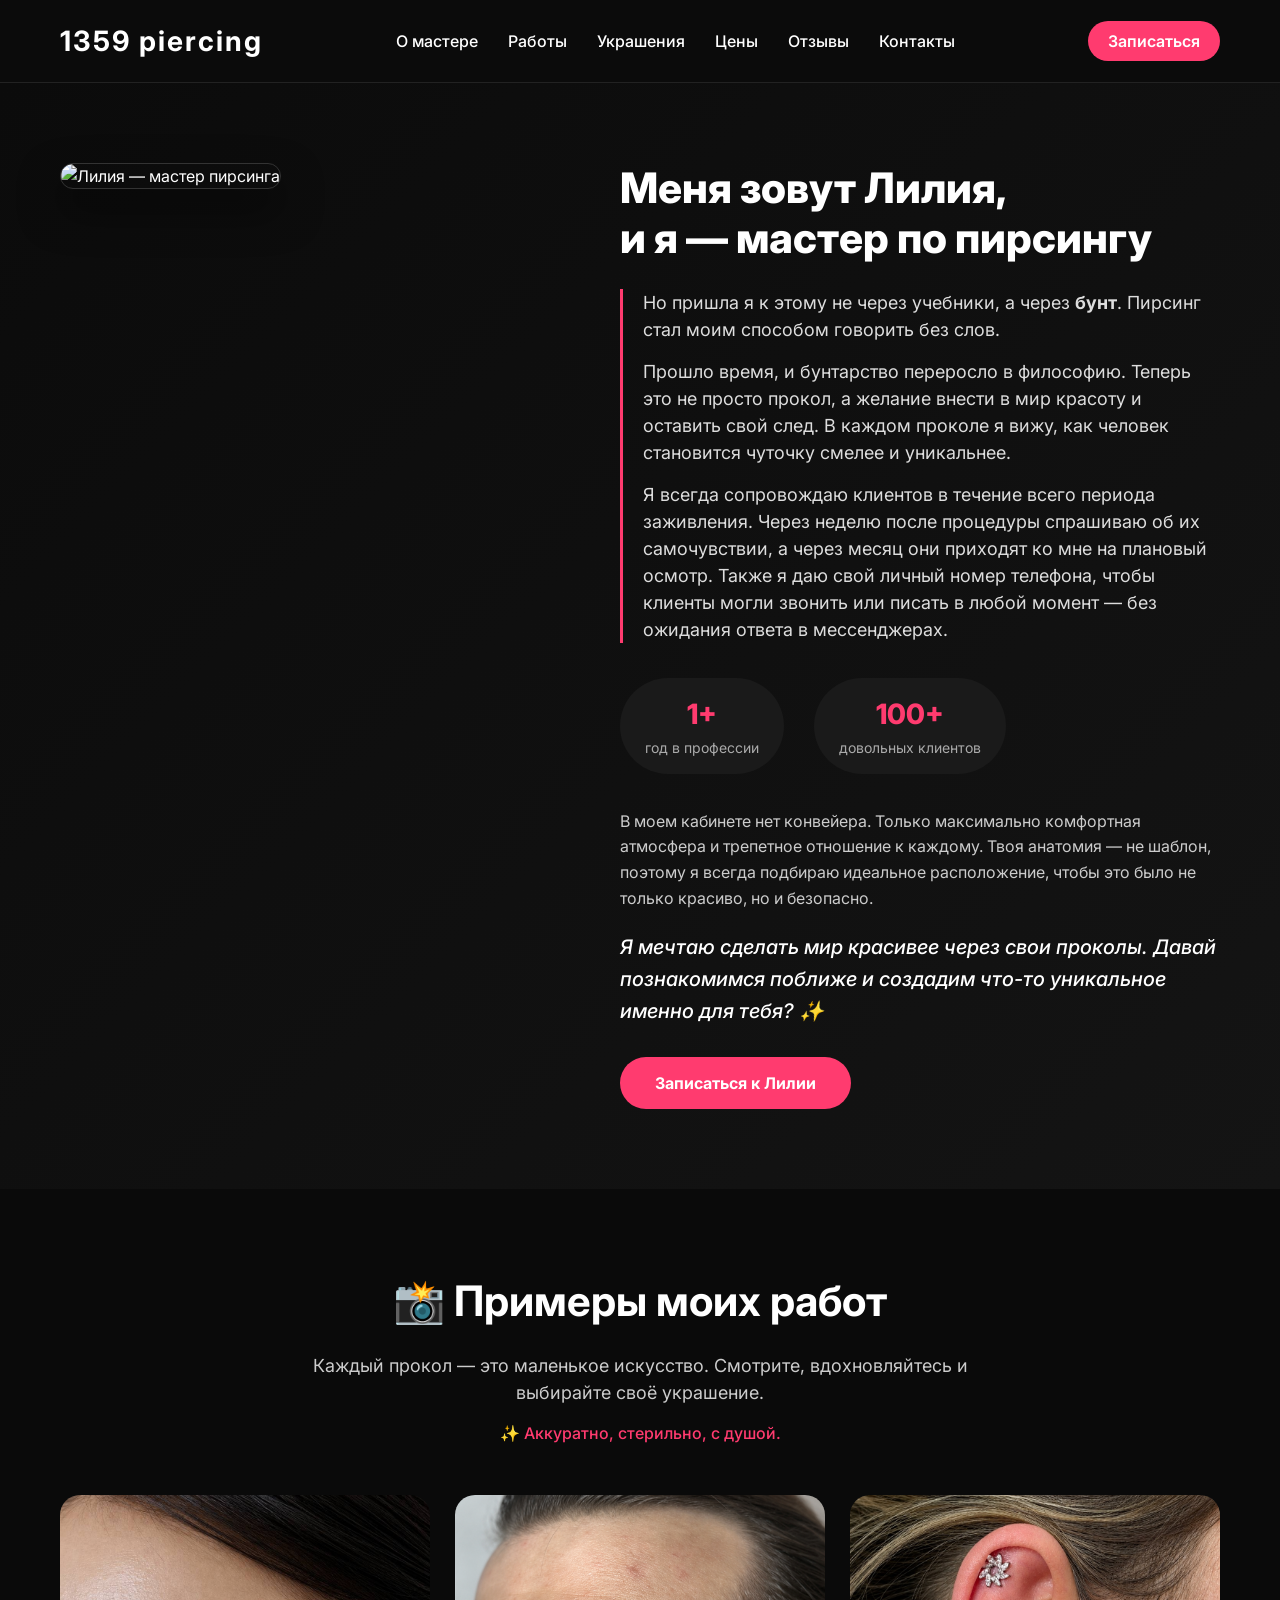
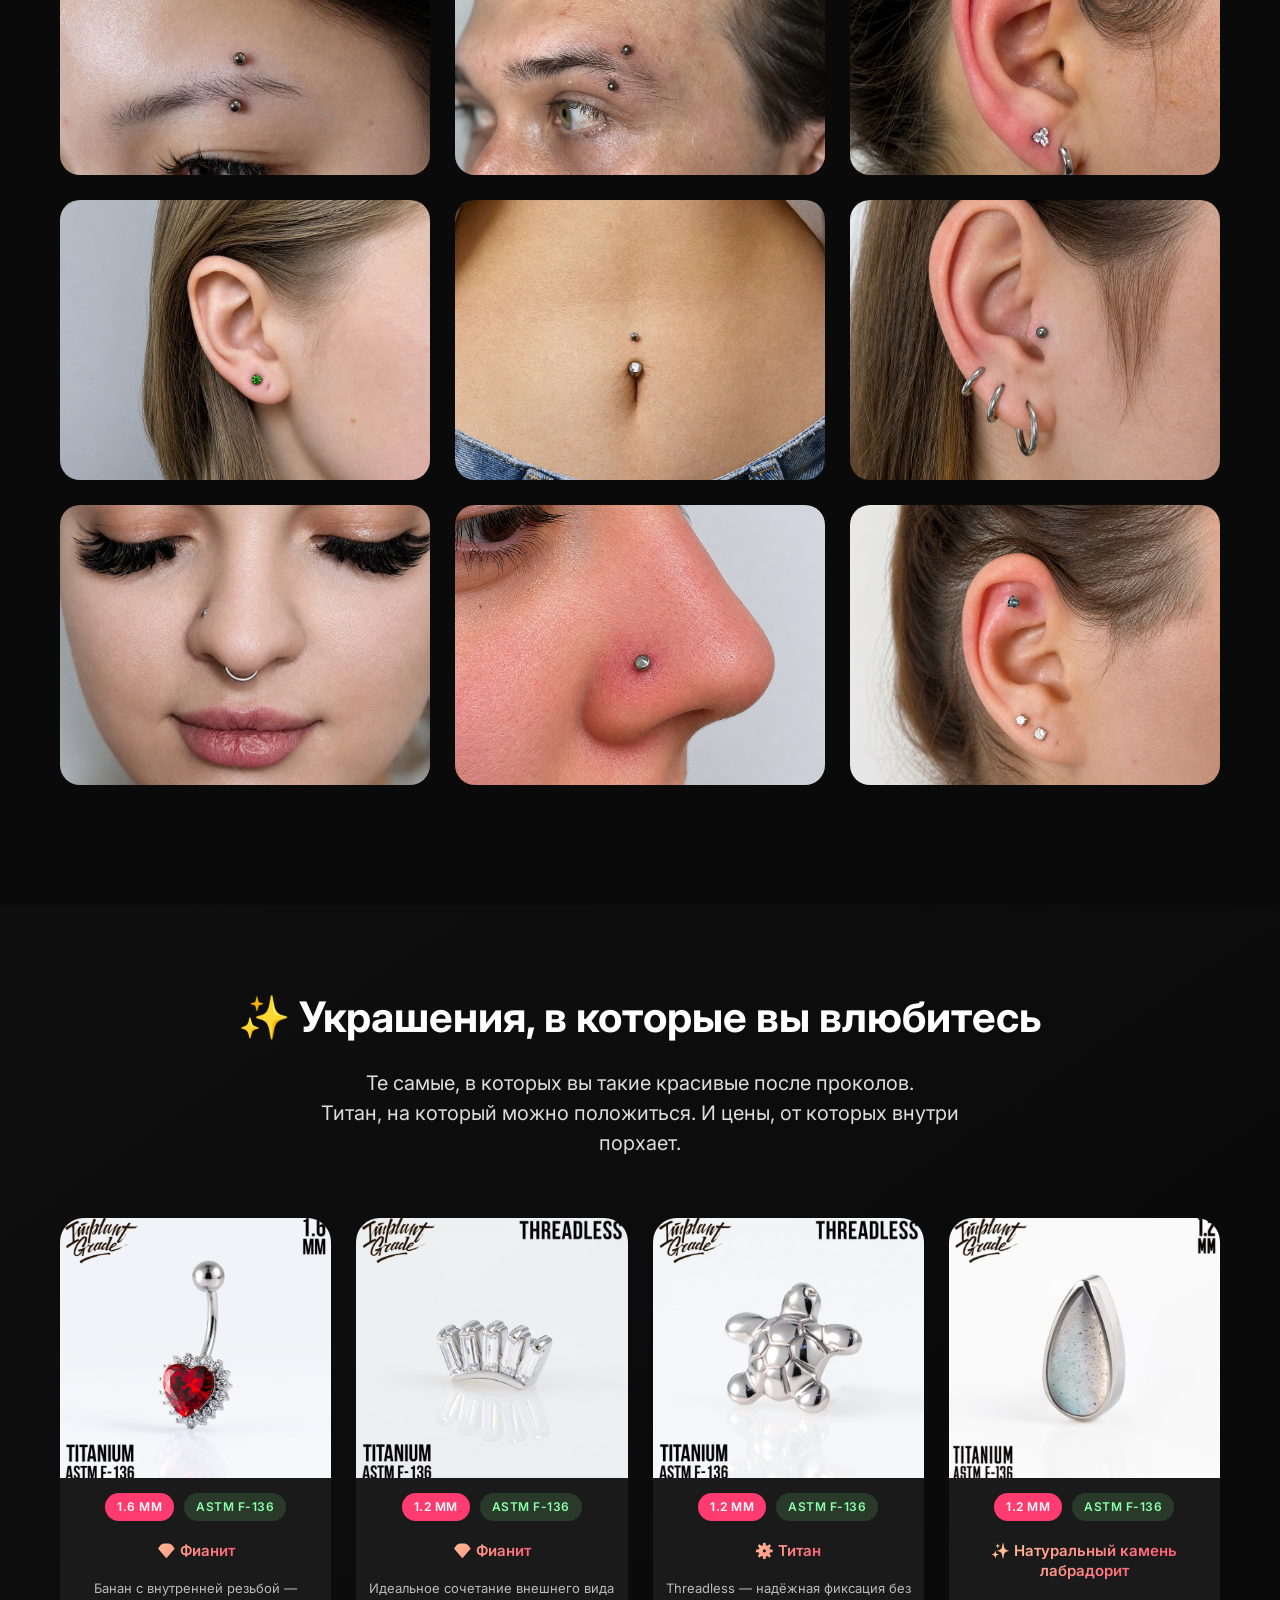
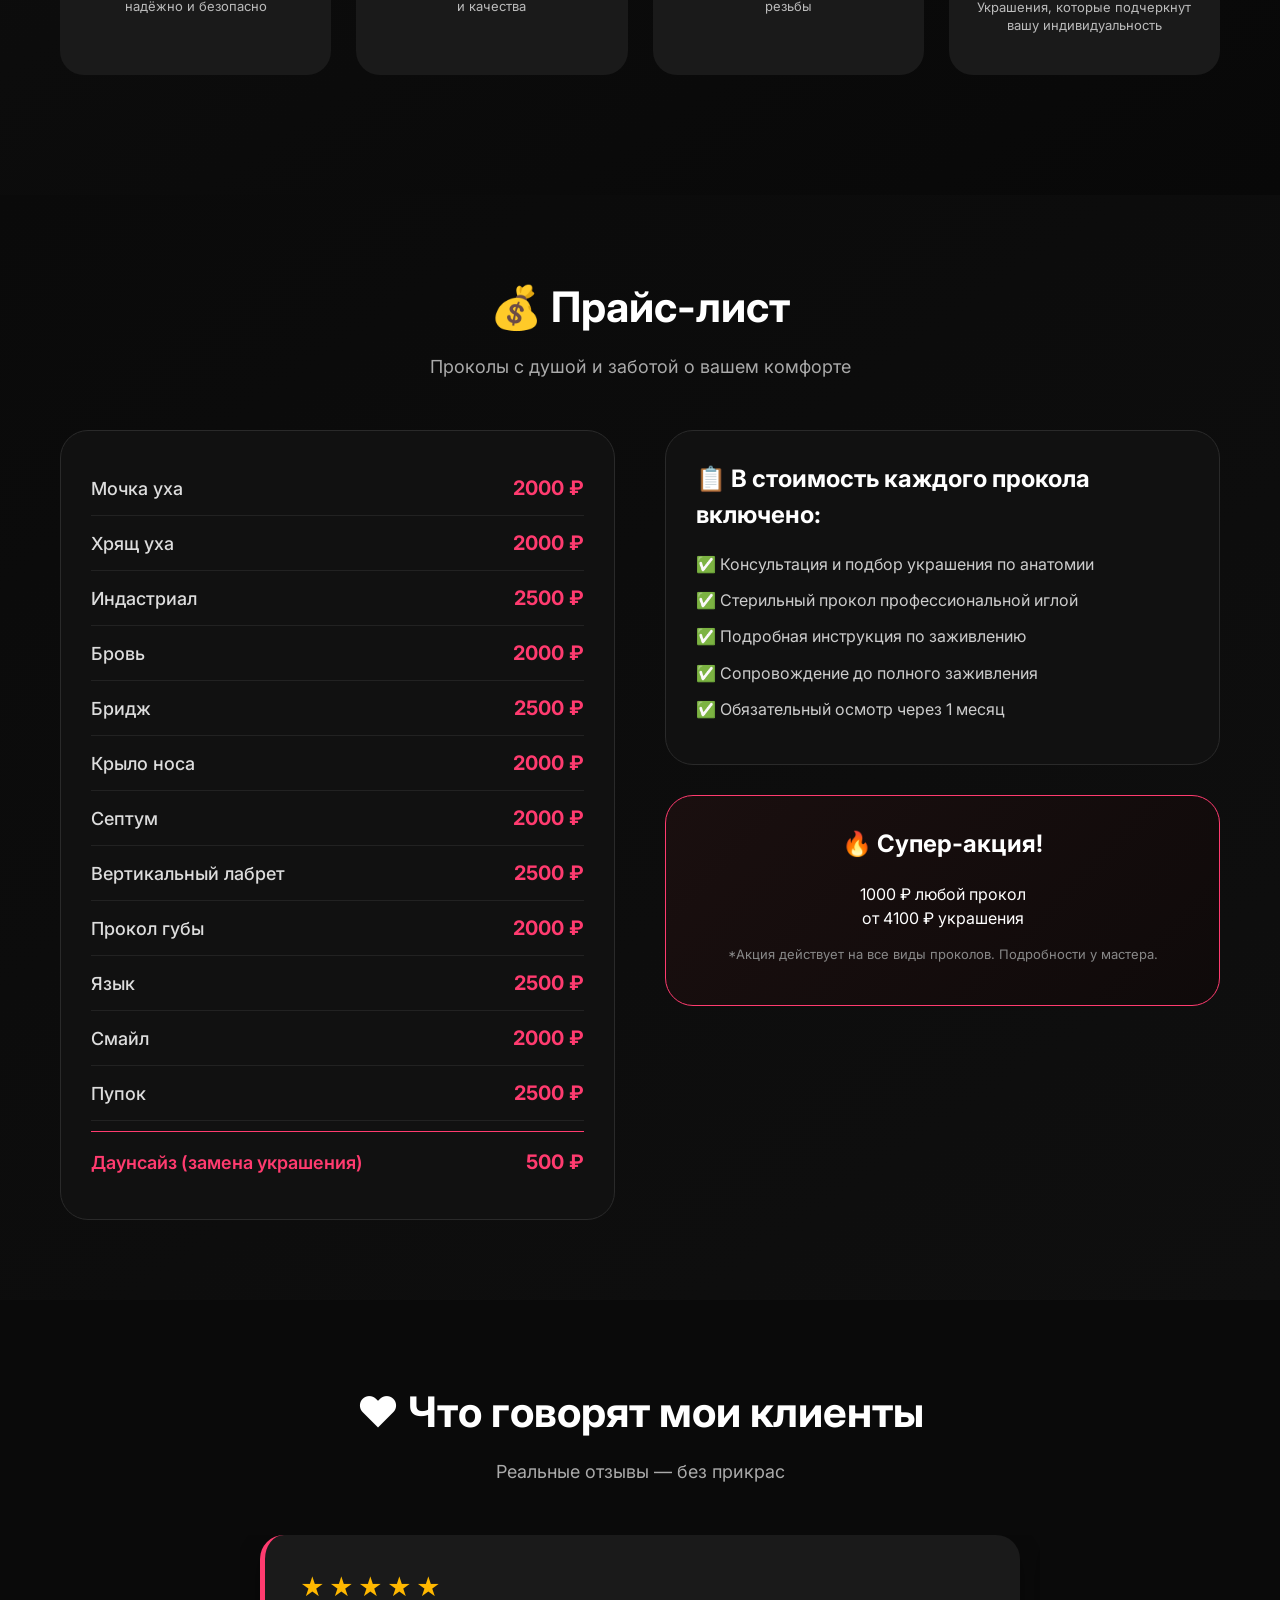
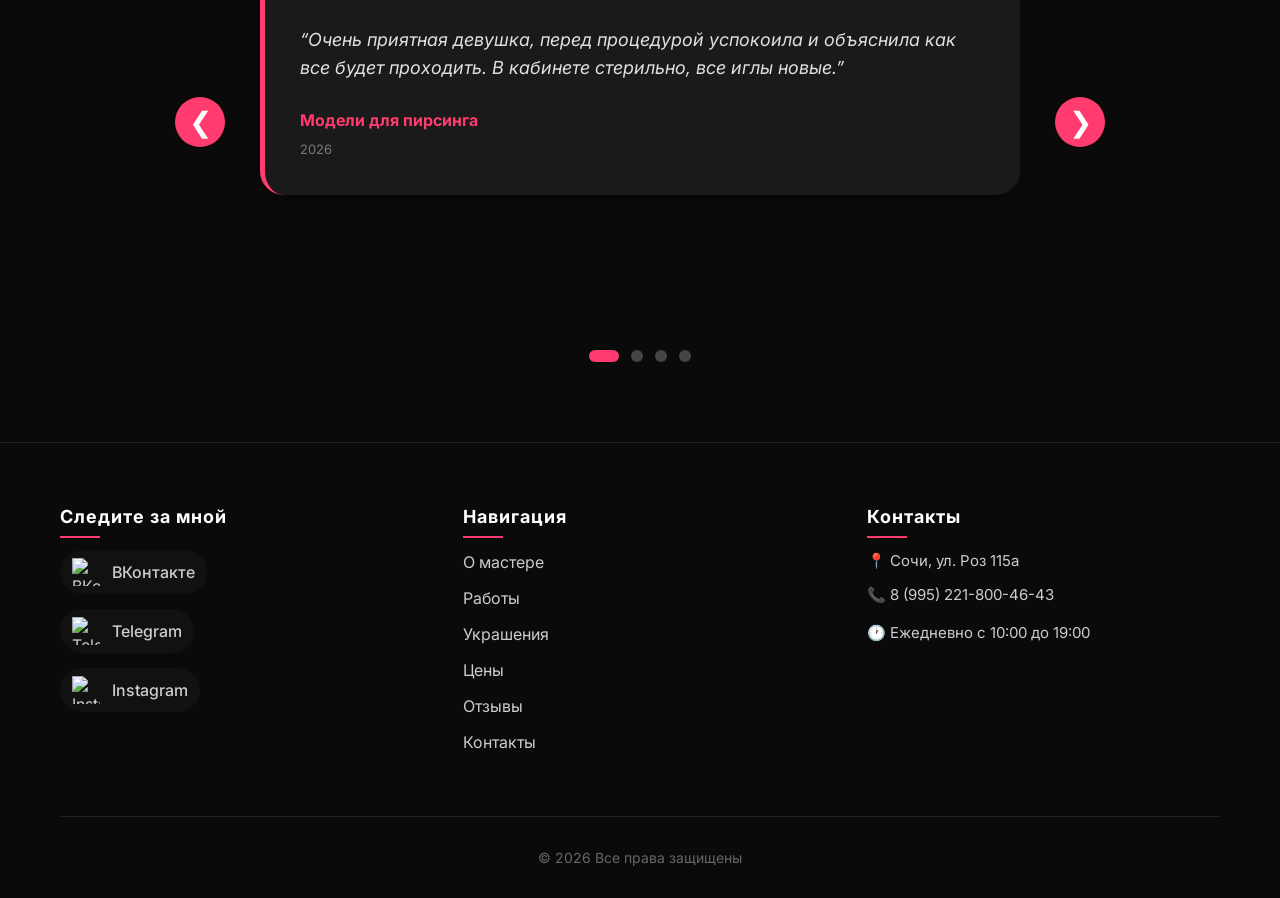
==== commit faff3498: "Add files via upload" ====
--- a/index.html
+++ b/index.html
@@ -235,10 +235,20 @@
                     </ul>
                 </div>
 
-                <div class="discount-card">
-                    <h3>🔥 Особое предложение</h3>
-                    <p>При выполнении двух проколов за один визит —<br><strong>скидка 15% на стоимость работы!</strong></p>
-                    <p class="discount-note">*скидка распространяется на стоимость процедуры</p>
+               <div class="discount-card">
+                    <h3>🔥 Супер-акция!</h3>
+                    <div class="discount-offer">
+                        <div class="discount-item">
+                            <span class="discount-big">1000 ₽</span>
+                            <span class="discount-label">любой прокол</span>
+                        </div>
+                        <div class="discount-divider"></div>
+                        <div class="discount-item">
+                            <span class="discount-big">от 4100 ₽</span>
+                            <span class="discount-label">украшения</span>
+                        </div>
+                    </div>
+                    <p class="discount-note">*Акция действует на все виды проколов. Подробности у мастера.</p>
                 </div>
             </div>
         </div>
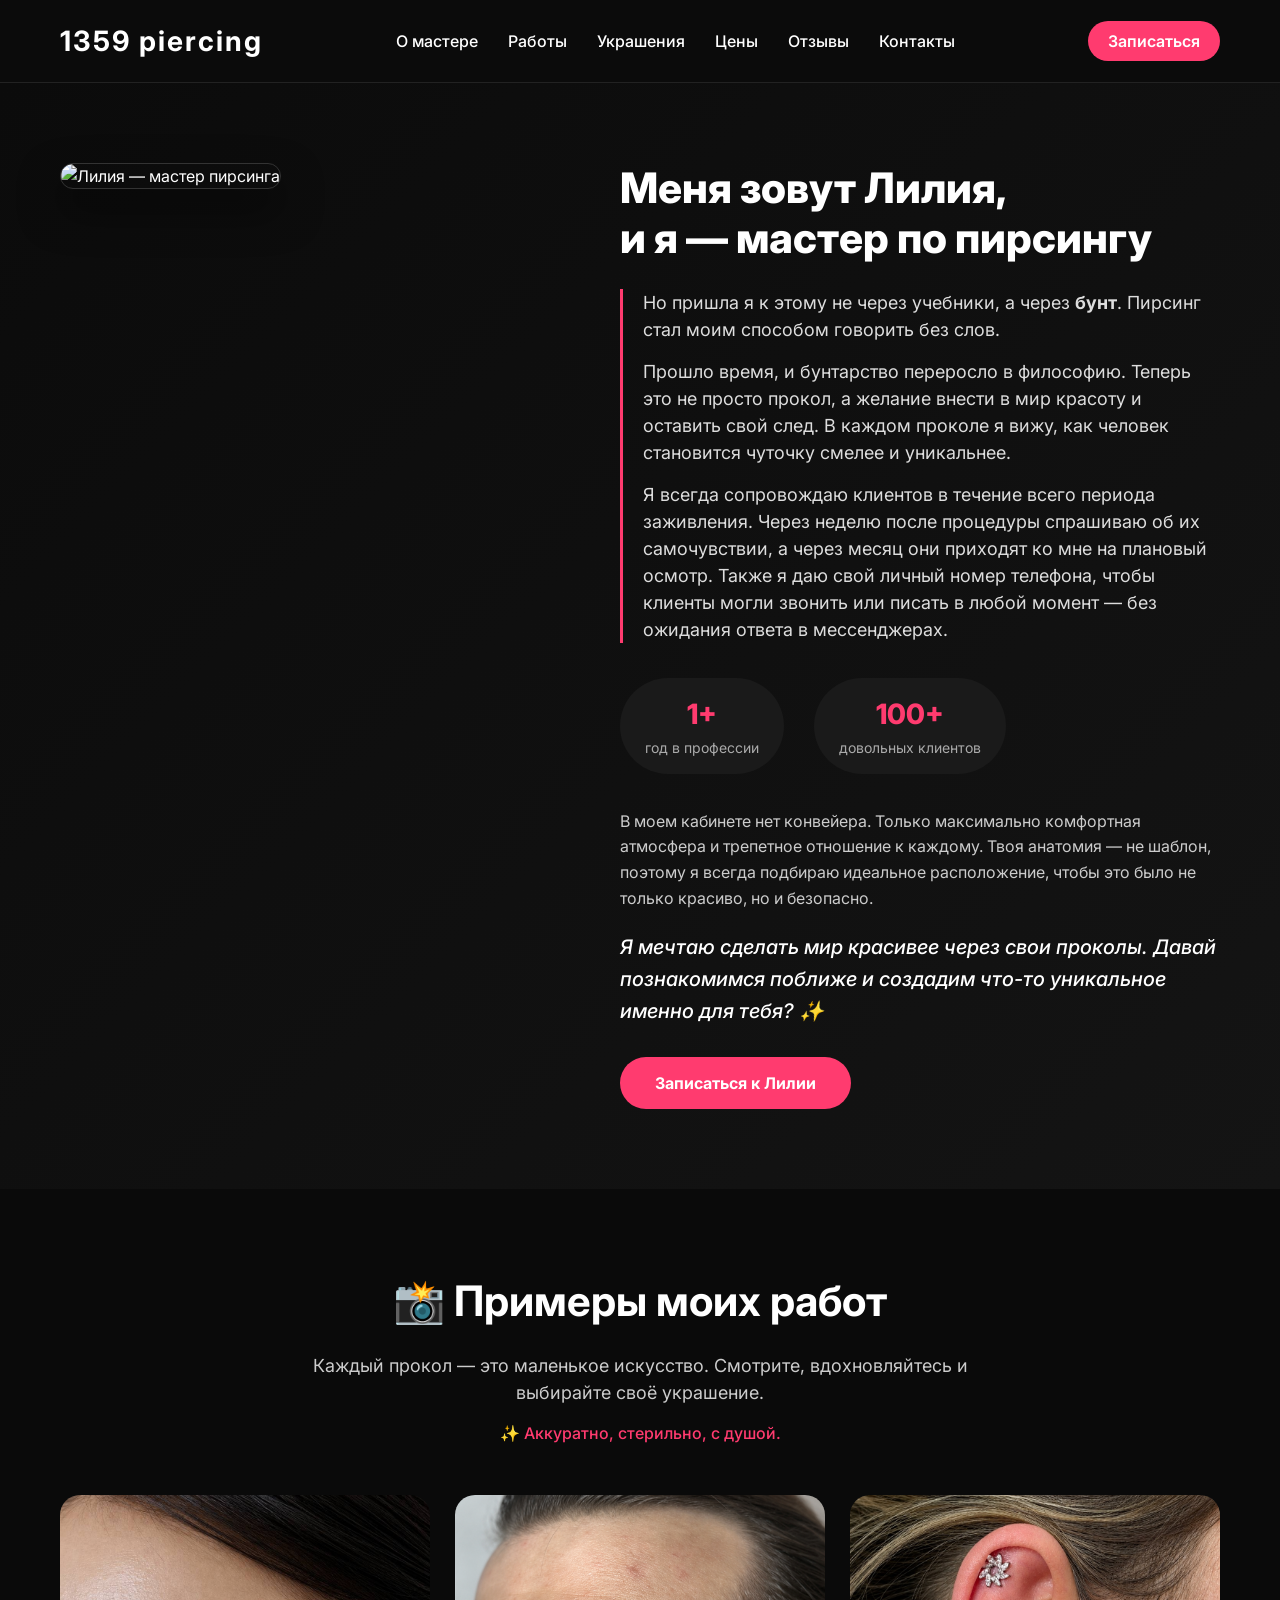
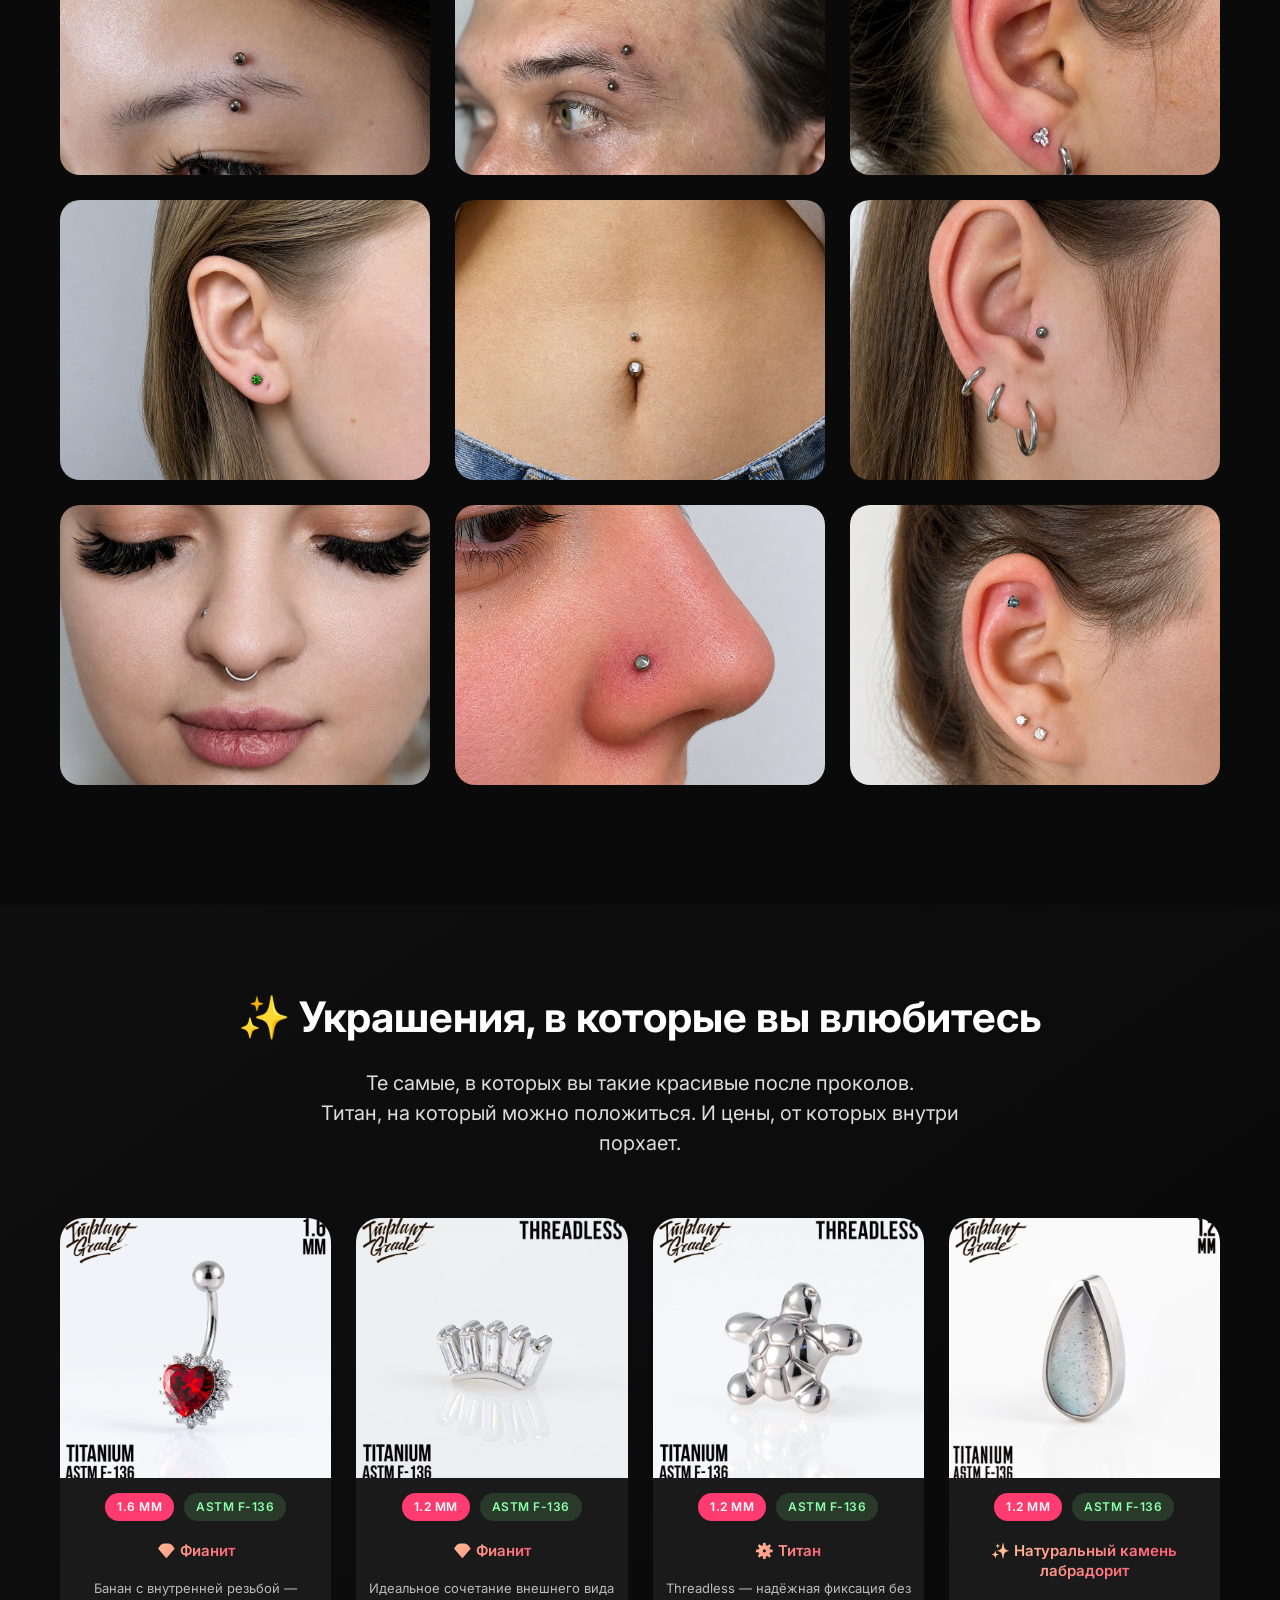
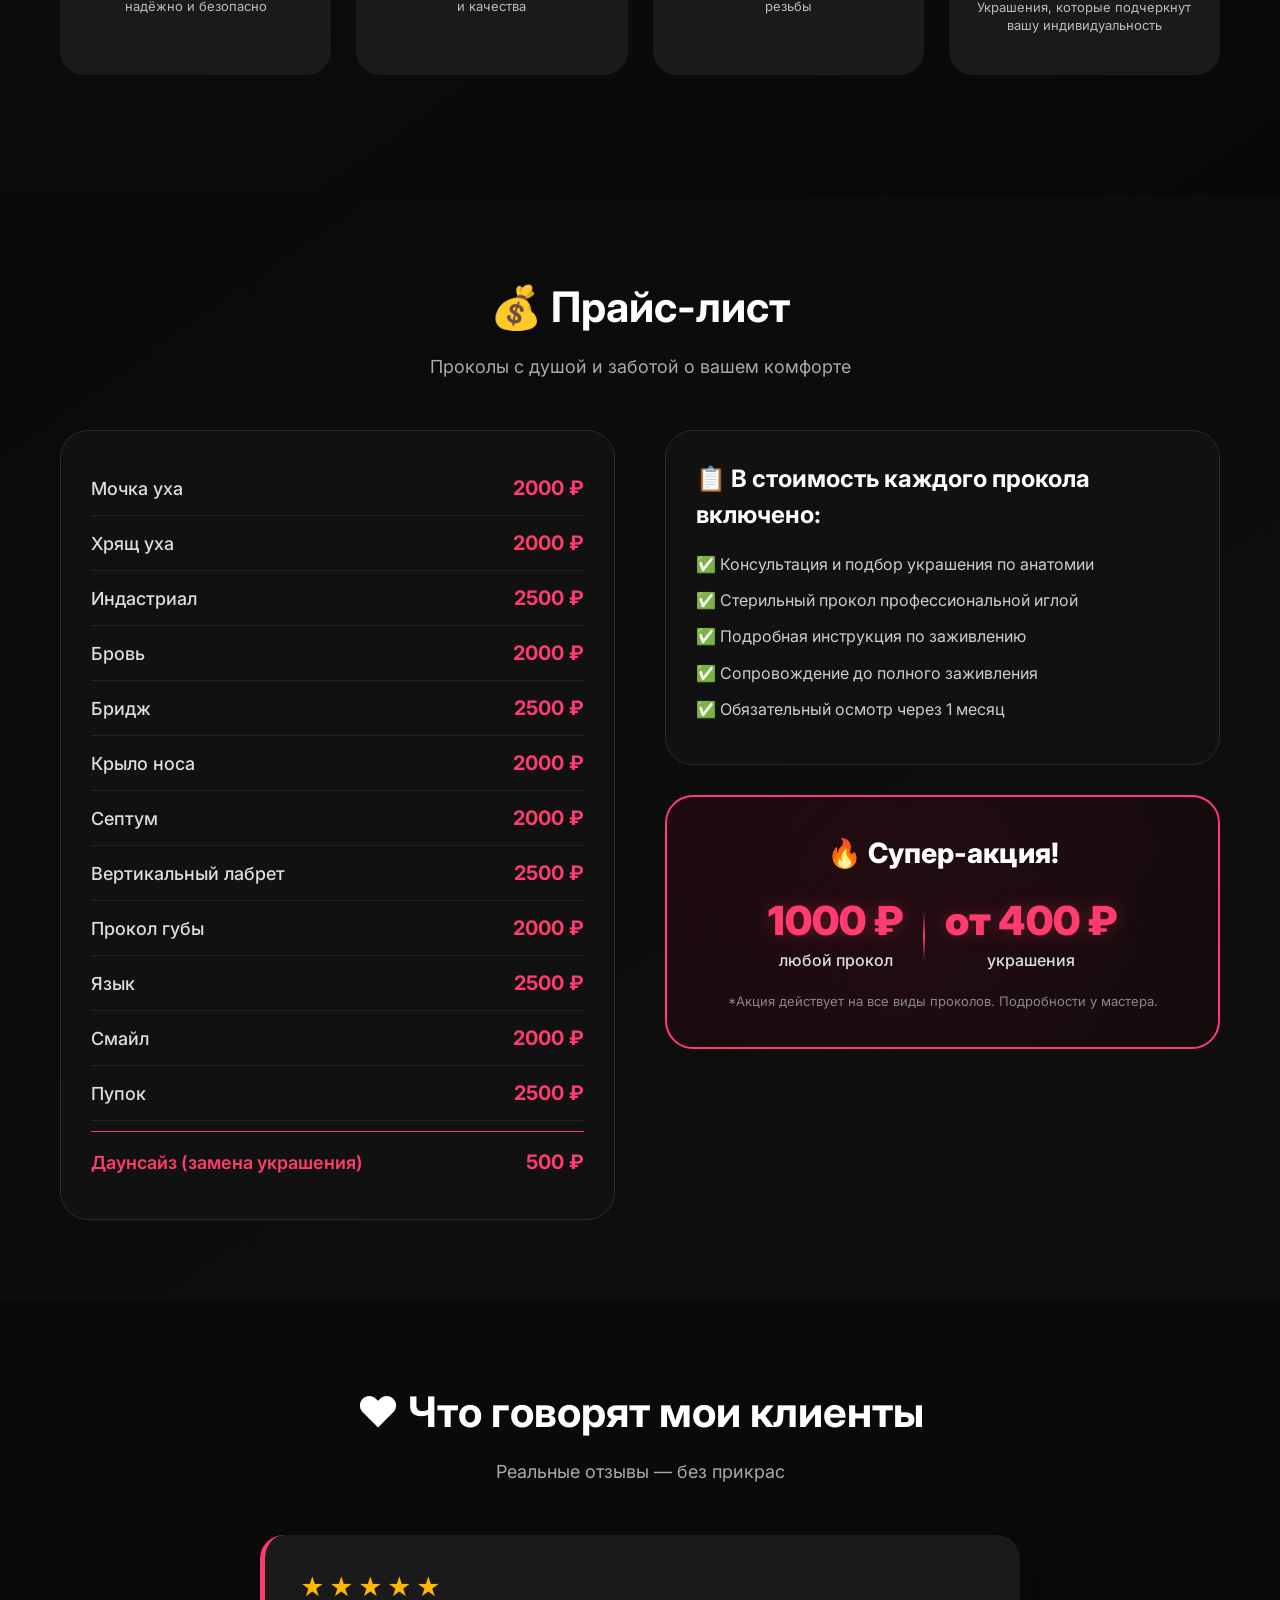
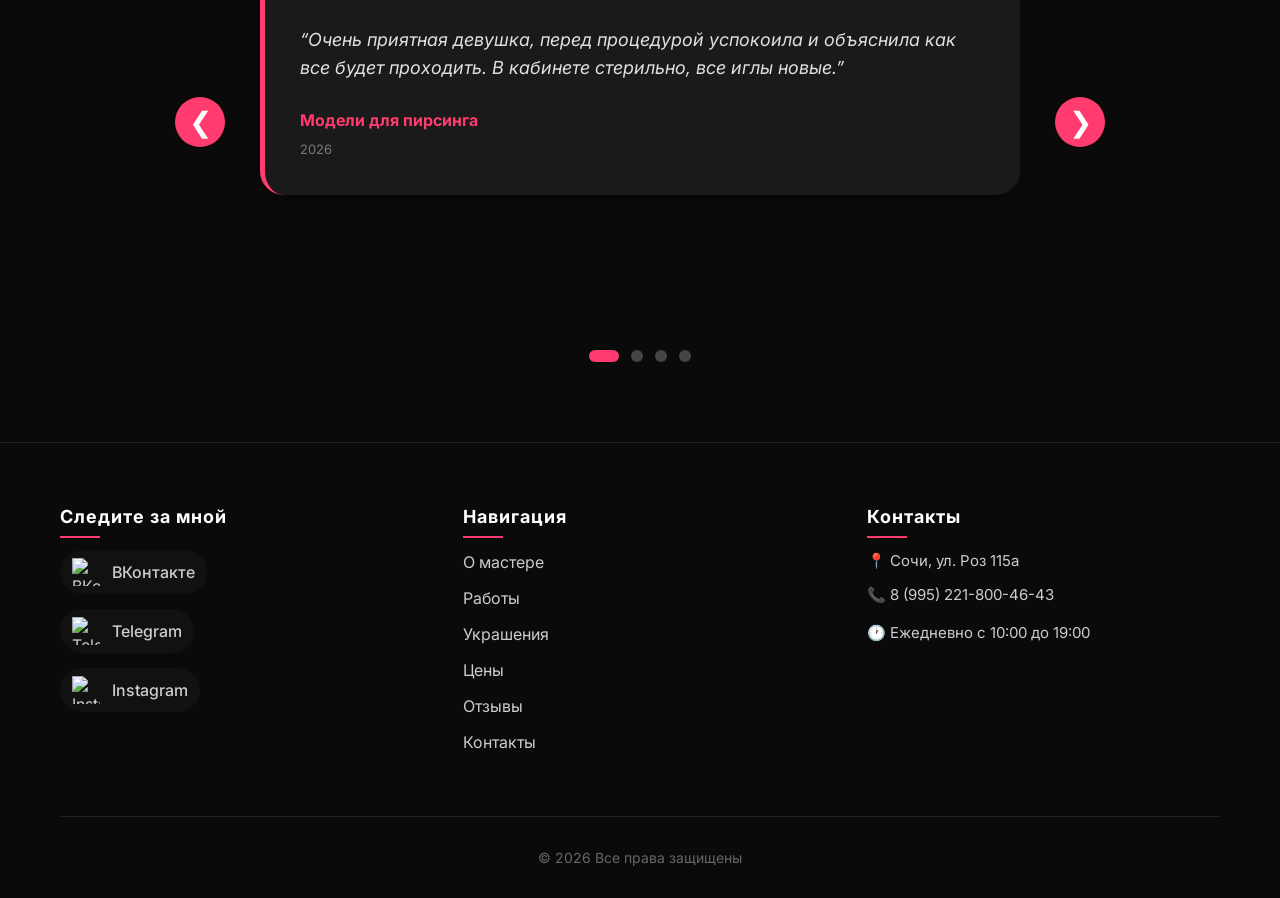
==== commit abda06c5: "Add files via upload" ====
--- a/index.html
+++ b/index.html
@@ -244,7 +244,7 @@
                         </div>
                         <div class="discount-divider"></div>
                         <div class="discount-item">
-                            <span class="discount-big">от 4100 ₽</span>
+                            <span class="discount-big">от 400 ₽</span>
                             <span class="discount-label">украшения</span>
                         </div>
                     </div>
--- a/css/style.css
+++ b/css/style.css
@@ -682,63 +682,107 @@
     line-height: 1.4;
 }
 
+/* Карточка акции */
 .discount-card {
-    background: linear-gradient(135deg, #1a0f0f, #0f0a0a);
-    border: 1px solid #ff3b6f;
-    text-align: center;
-}
-
-.discount-card p {
-    font-size: 18px;
-    color: #eee;
-    margin-bottom: 10px;
-    line-height: 1.5;
-}
-
-.discount-card strong {
+    background: linear-gradient(135deg, #1a0a0f, #0f0a0a);
+    border: 2px solid #ff3b6f;
+    border-radius: 28px;
+    padding: 35px 30px;
+    text-align: center;
+    position: relative;
+    overflow: hidden;
+}
+
+.discount-card::before {
+    content: '';
+    position: absolute;
+    top: -50%;
+    left: -50%;
+    width: 200%;
+    height: 200%;
+    background: radial-gradient(circle at center, rgba(255, 59, 111, 0.05), transparent 70%);
+    animation: pulseGlow 4s ease-in-out infinite;
+}
+
+@keyframes pulseGlow {
+    0%, 100% { transform: scale(1); opacity: 0.5; }
+    50% { transform: scale(1.1); opacity: 1; }
+}
+
+.discount-card h3 {
+    font-size: 28px;
+    font-weight: 800;
+    color: #fff;
+    margin-bottom: 25px;
+    position: relative;
+    z-index: 1;
+}
+
+.discount-offer {
+    display: flex;
+    align-items: center;
+    justify-content: center;
+    gap: 20px;
+    flex-wrap: wrap;
+    position: relative;
+    z-index: 1;
+}
+
+.discount-item {
+    display: flex;
+    flex-direction: column;
+    align-items: center;
+}
+
+.discount-big {
+    font-size: 40px;
+    font-weight: 900;
     color: #ff3b6f;
-    font-size: 24px;
+    line-height: 1.1;
+    text-shadow: 0 0 20px rgba(255, 59, 111, 0.3);
+}
+
+.discount-label {
+    font-size: 16px;
+    color: #ddd;
+    margin-top: 5px;
+    font-weight: 500;
+}
+
+.discount-divider {
+    width: 2px;
+    height: 50px;
+    background: linear-gradient(to bottom, transparent, #ff3b6f, transparent);
 }
 
 .discount-note {
     font-size: 13px !important;
     color: #888 !important;
-    margin-top: 15px !important;
+    margin-top: 20px !important;
+    position: relative;
+    z-index: 1;
 }
 
 /* Адаптив для телефонов */
 @media (max-width: 768px) {
-    .prices-section h2 {
+    .discount-card {
+        padding: 25px 20px;
+    }
+    
+    .discount-card h3 {
+        font-size: 22px;
+    }
+    
+    .discount-big {
         font-size: 32px;
     }
     
-    .prices-grid {
-        grid-template-columns: 1fr;
-        gap: 30px;
-    }
-    
-    .service-name, .service-price {
-        font-size: 16px;
-    }
-    
-    .service-price {
-        font-size: 18px;
-    }
-    
-    .info-card h3, .discount-card h3 {
-        font-size: 20px;
-    }
-    
-    .info-card li {
-        font-size: 14px;
-    }
-    
-    .discount-card p {
-        font-size: 16px;
-    }
-    
-    .discount-card strong {
-        font-size: 20px;
+    .discount-offer {
+        gap: 15px;
+    }
+    
+    .discount-divider {
+        height: 40px;
     }
 }
 
@@ -858,6 +902,89 @@
     @media (max-width: 992px) and (min-width: 769px) {
     .jewelry-grid {
         grid-template-columns: repeat(2, 1fr);  /* на планшете — 2 карточки */
+    }
+}
+
+
+/* ===== ДЛЯ ОЧЕНЬ МАЛЕНЬКИХ ЭКРАНОВ (до 400px) ===== */
+@media (max-width: 400px) {
+    .discount-card {
+        padding: 20px 12px;
+    }
+    
+    .discount-card h3 {
+        font-size: 17px;
+    }
+    
+    .discount-big {
+        font-size: 22px;
+    }
+    
+    .discount-label {
+        font-size: 11px;
+    }
+    
+    .discount-divider {
+        height: 30px;
+    }
+    
+    .discount-offer {
+        gap: 8px;
+    }
+}
+
+/* ===== АДАПТИВ ДЛЯ ПРАЙС-ЛИСТА ===== */
+@media (max-width: 768px) {
+    .prices-section h2 {
+        font-size: 32px;
+    }
+    
+    .prices-grid {
+        grid-template-columns: 1fr;
+        gap: 30px;
+    }
+    
+    /* Список услуг — делаем компактным */
+    .services-list {
+        padding: 20px 15px;
+    }
+    
+    .service-item {
+        display: flex;
+        justify-content: space-between;
+        align-items: center;
+        padding: 10px 0;
+        gap: 10px;
+    }
+    
+    .service-name {
+        font-size: 15px;
+        font-weight: 500;
+        color: #ddd;
+        flex: 1;
+        min-width: 0;
+        word-break: break-word;
+    }
+    
+    .service-price {
+        font-size: 16px;
+        font-weight: 700;
+        color: #ff3b6f;
+        white-space: nowrap;
+        flex-shrink: 0;
+    }
+    
+    /* Инфо-карточки */
+    .info-card, .discount-card {
+        padding: 20px;
+    }
+    
+    .info-card h3, .discount-card h3 {
+        font-size: 20px;
+    }
+    
+    .info-card li {
+        font-size: 14px;
     }
 }
 
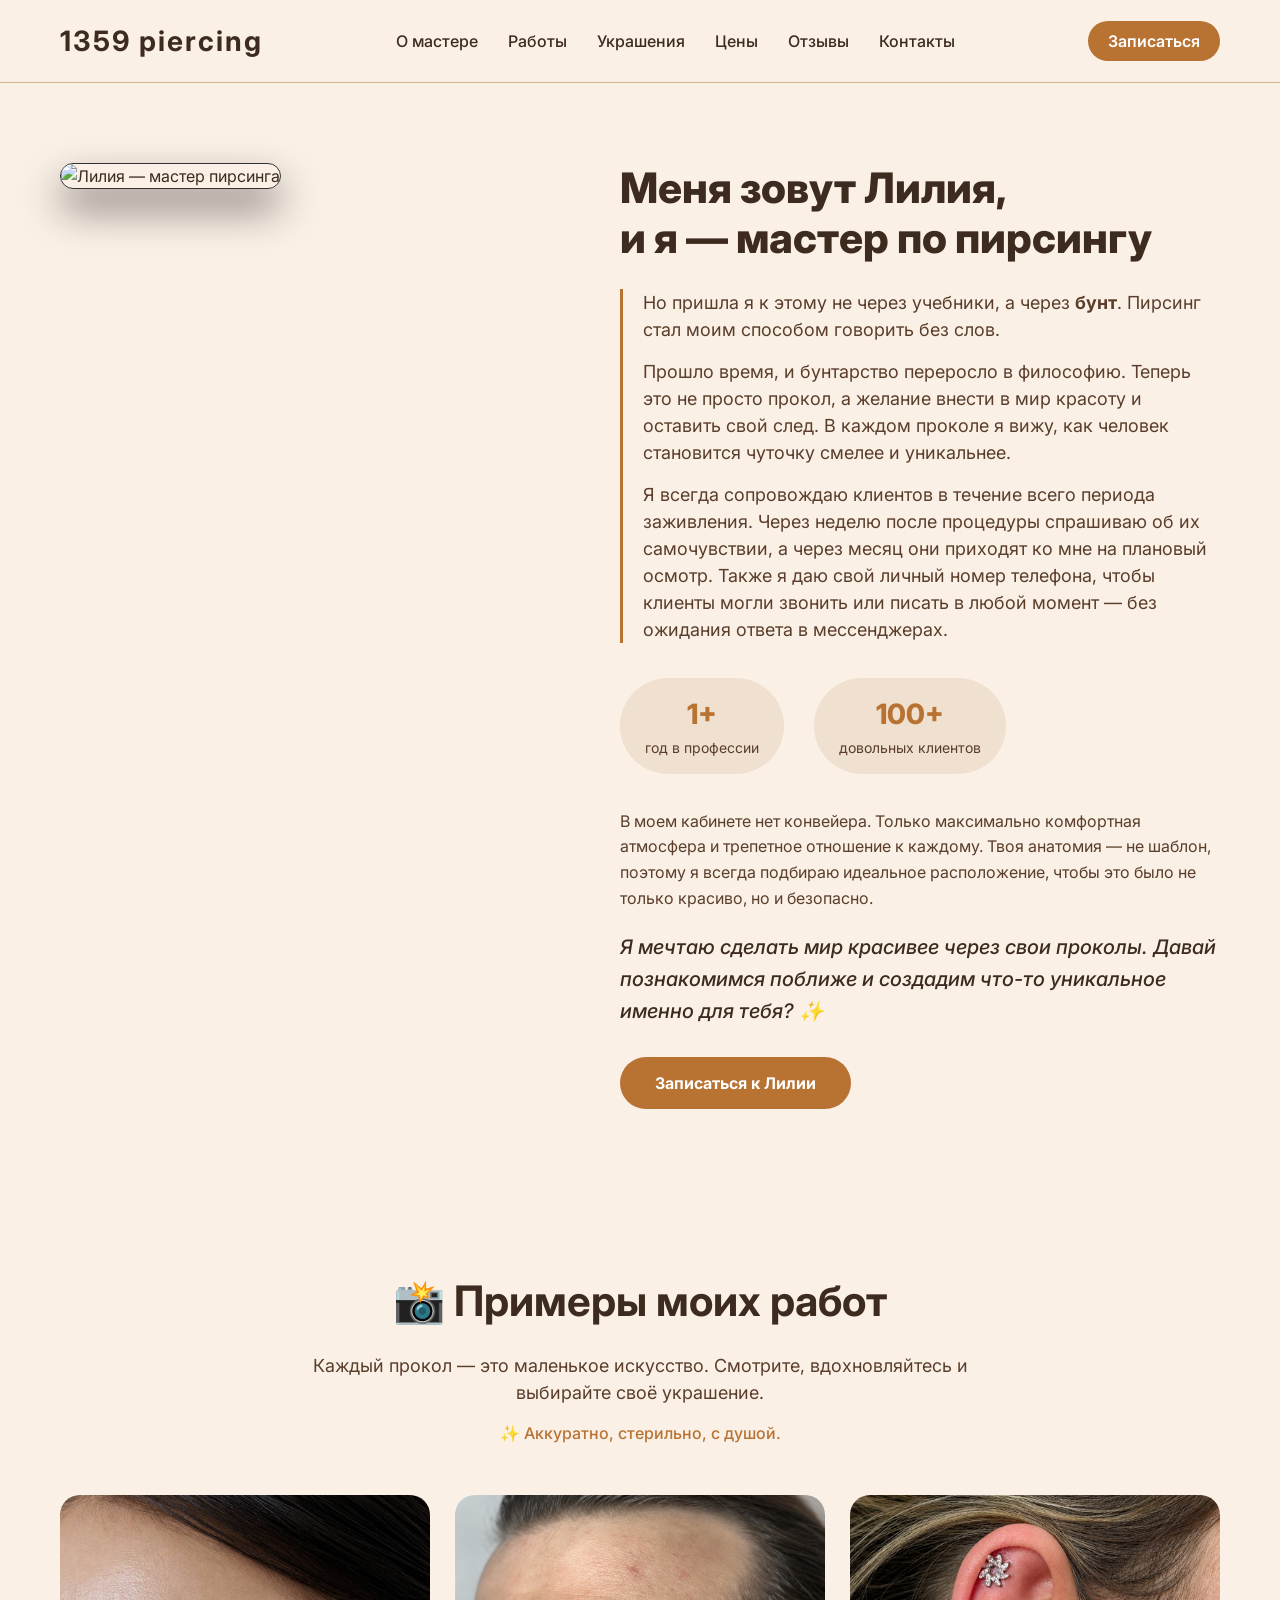
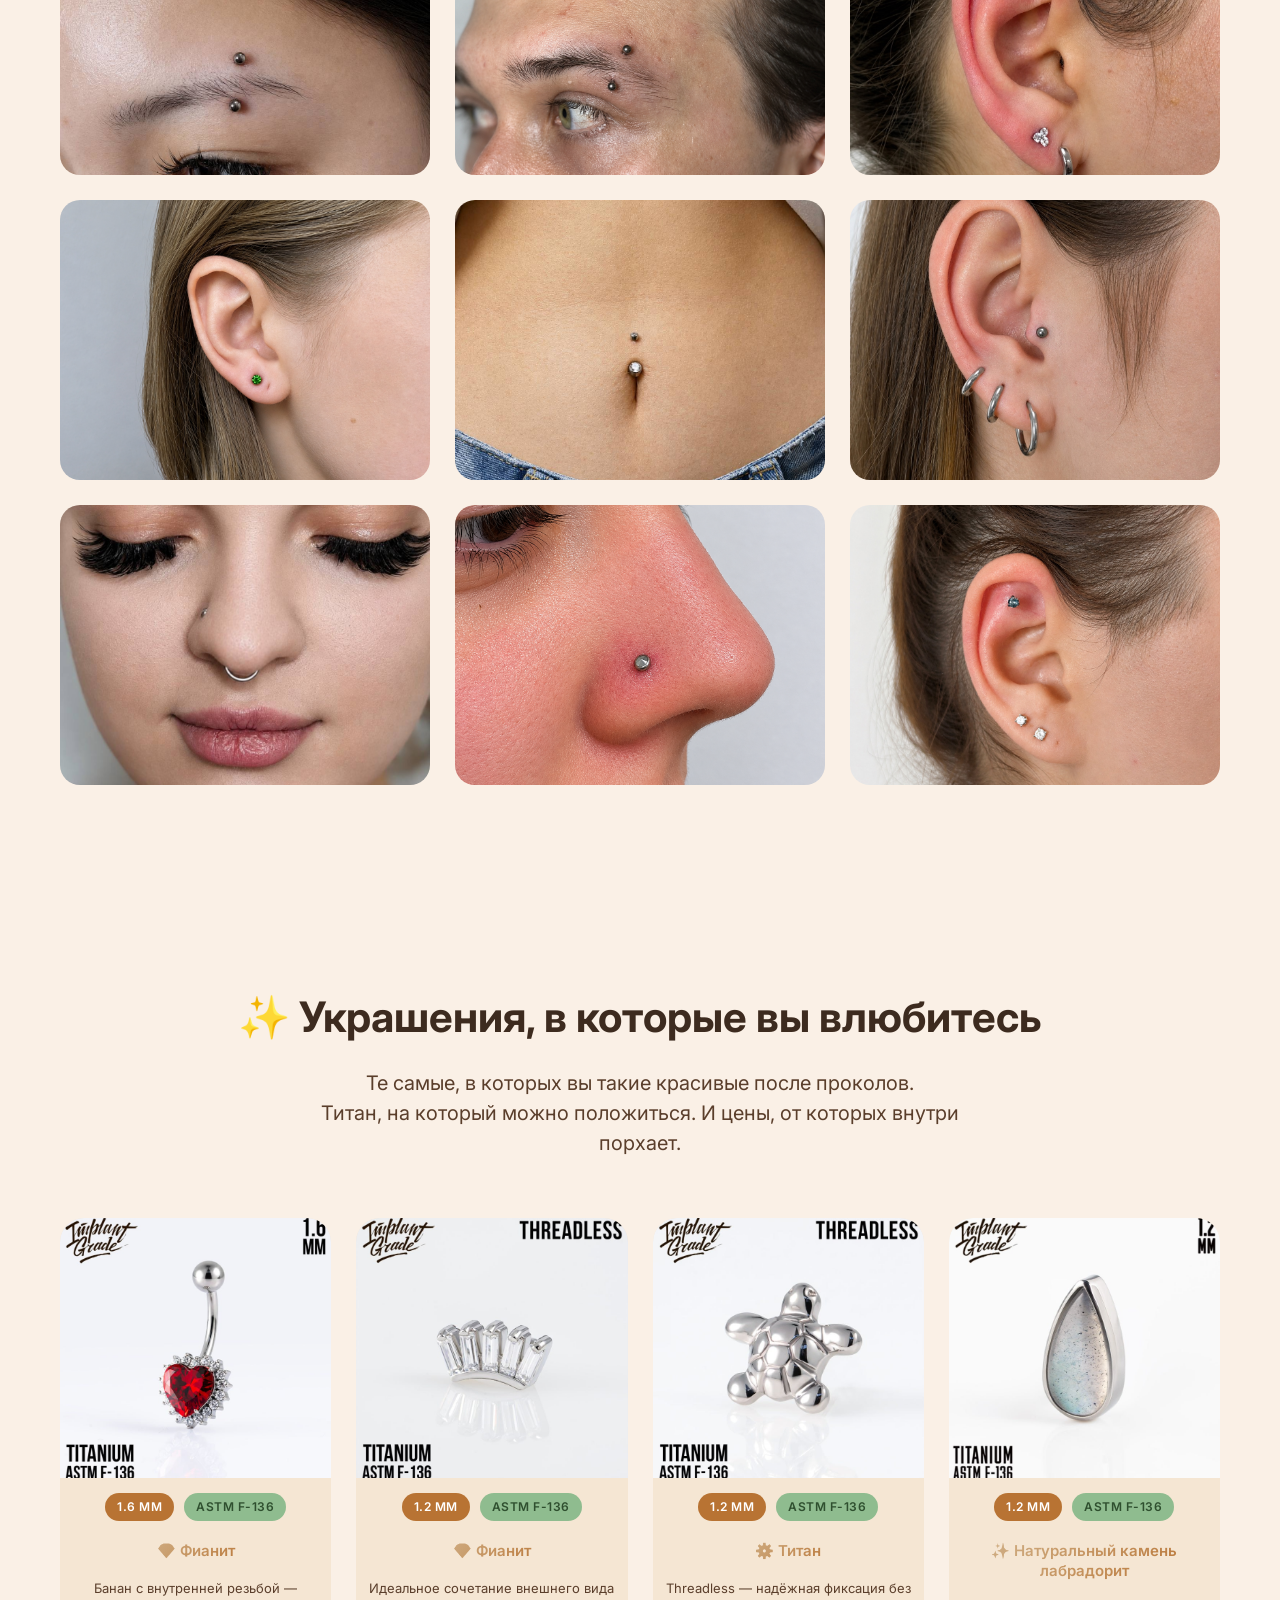
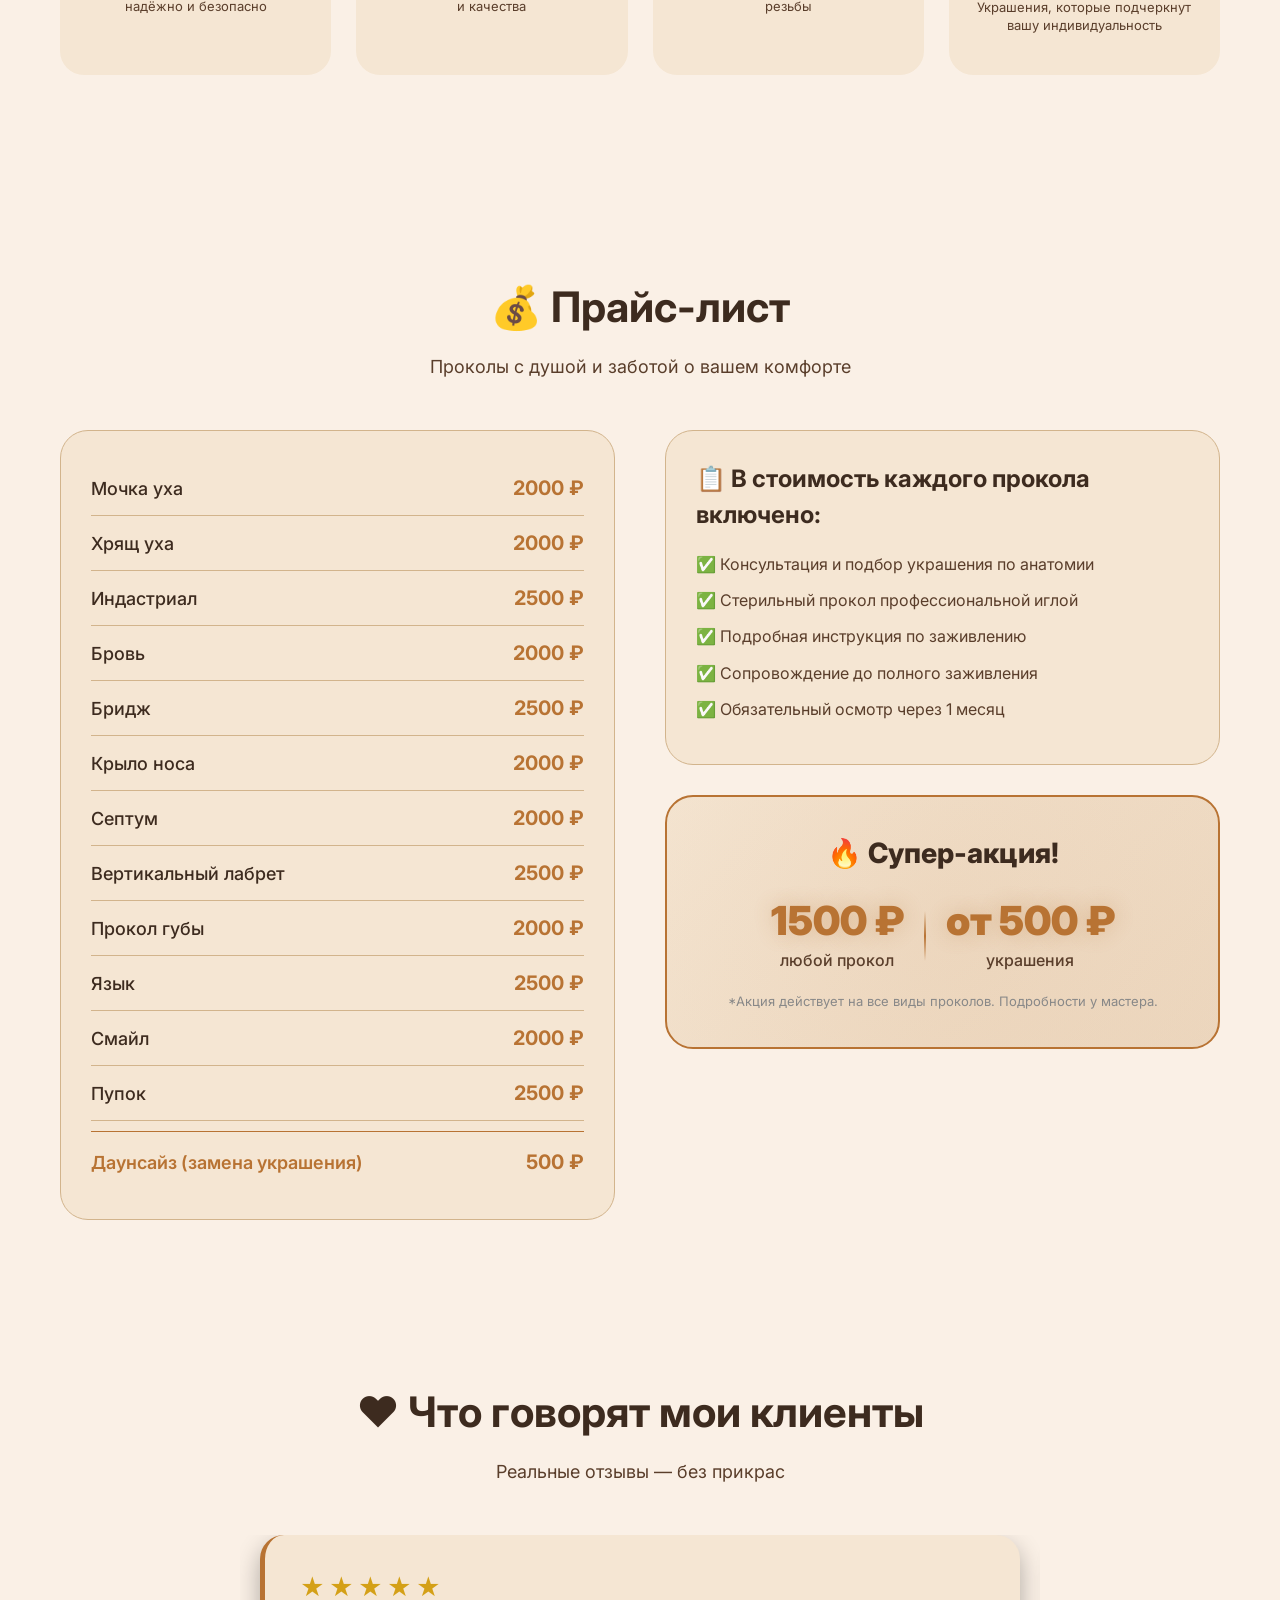
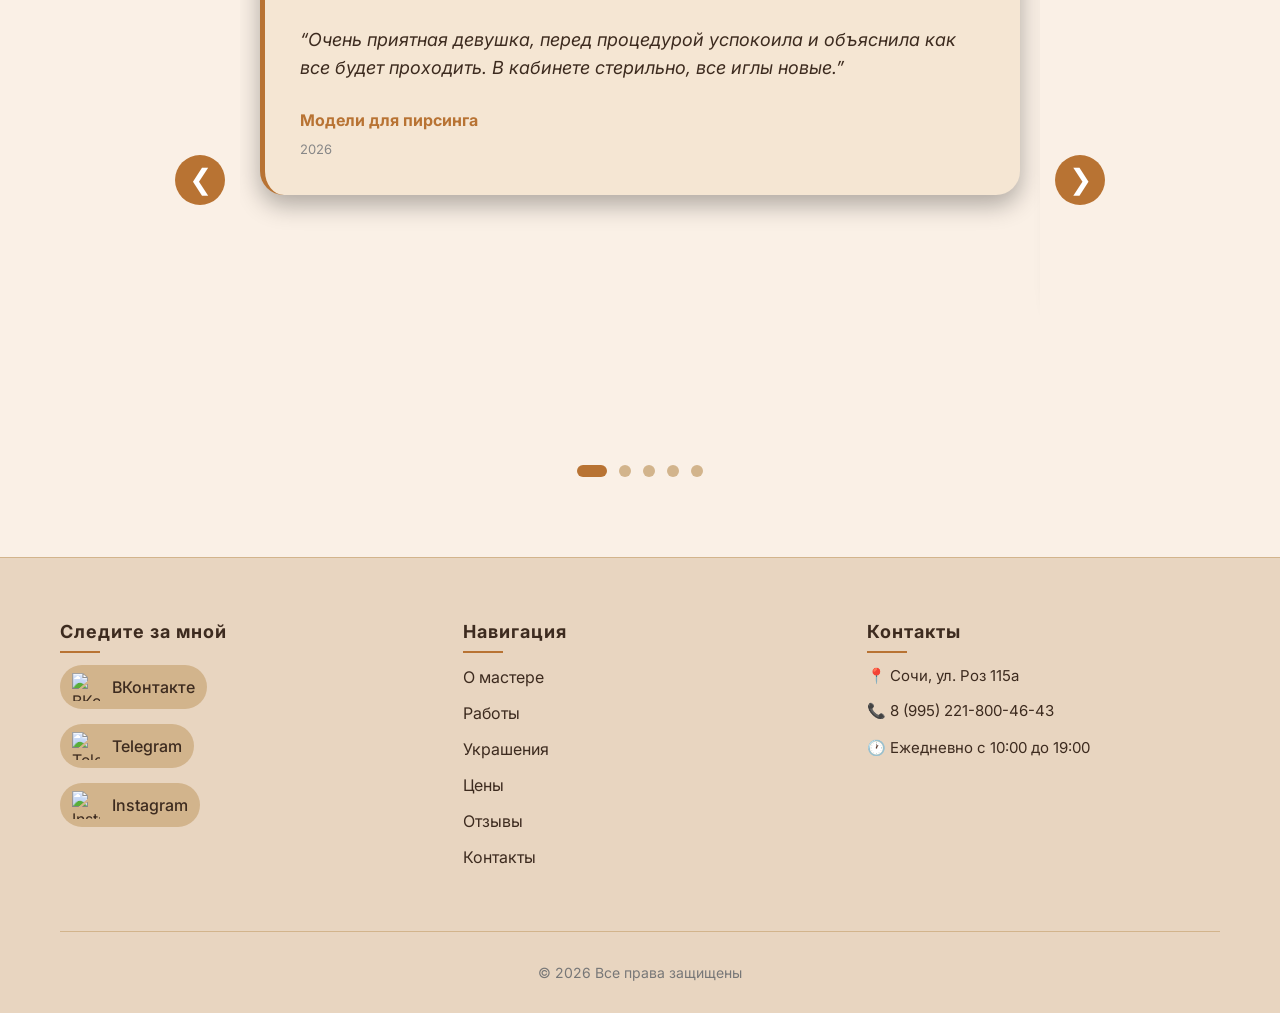
==== commit 869a229a: "Add files via upload" ====
--- a/index.html
+++ b/index.html
@@ -239,12 +239,12 @@
                     <h3>🔥 Супер-акция!</h3>
                     <div class="discount-offer">
                         <div class="discount-item">
-                            <span class="discount-big">1000 ₽</span>
+                            <span class="discount-big">1500 ₽</span>
                             <span class="discount-label">любой прокол</span>
                         </div>
                         <div class="discount-divider"></div>
                         <div class="discount-item">
-                            <span class="discount-big">от 400 ₽</span>
+                            <span class="discount-big">от 500 ₽</span>
                             <span class="discount-label">украшения</span>
                         </div>
                     </div>
--- a/css/style.css
+++ b/css/style.css
@@ -1011,4 +1011,288 @@
     height: auto;
     max-height: 500px;
     object-fit: cover;
-}+}
+
+
+/* ============================================================
+   НОВАЯ БЕЖЕВАЯ ТЕМА (переопределение цветов)
+   ============================================================ */
+
+/* Основной фон и текст */
+body {
+    background: #FAF0E6;
+    color: #3D2B1F;
+}
+
+.container {
+    /* фон не меняем, он прозрачный */
+}
+
+/* Шапка */
+header {
+    background: #FAF0E6;
+    border-bottom: 1px solid #D2B48C;
+}
+.logo {
+    color: #3D2B1F;
+}
+.menu a {
+    color: #3D2B1F;
+}
+.menu a:hover {
+    color: #B87333; /* терракотовый */
+}
+
+/* Кнопки (розовый → терракотовый) */
+.btn-small,
+.btn-primary {
+    background: #B87333;
+}
+.btn-small:hover,
+.btn-primary:hover {
+    background: #9E6B2C;
+}
+
+/* Секции */
+.master-story,
+.portfolio,
+.jewelry-showcase,
+.reviews-section,
+.prices-section,
+footer {
+    background: #FAF0E6;
+}
+
+/* История мастера */
+.story-grid {
+    /* без изменений */
+}
+.story-content h1 {
+    color: #3D2B1F;
+}
+.story-intro {
+    color: #5A3E2B;
+    border-left-color: #B87333;
+}
+.story-intro p {
+    color: #5A3E2B;
+}
+.stat-fact {
+    background: #F0E0D0;
+}
+.stat-fact .stat-number {
+    color: #B87333;
+}
+.stat-fact .stat-label {
+    color: #5A3E2B;
+}
+.story-philosophy {
+    color: #5A3E2B;
+}
+.dream-quote {
+    color: #3D2B1F;
+}
+
+/* Портфолио */
+.portfolio h2 {
+    color: #3D2B1F;
+}
+.portfolio-subtitle {
+    color: #5A3E2B;
+}
+.portfolio-note {
+    color: #B87333;
+}
+.portfolio-item {
+    background: #F0E0D0;
+}
+.portfolio-item img {
+    /* без изменений */
+}
+.portfolio-overlay {
+    background: linear-gradient(to top, rgba(0,0,0,0.7), transparent);
+}
+.portfolio-overlay p {
+    color: #fff;
+}
+
+/* Украшения */
+.jewelry-showcase h2 {
+    color: #3D2B1F;
+}
+.jewelry-tagline {
+    color: #5A3E2B;
+}
+.jewelry-card {
+    background: #F5E6D3;
+}
+.spec-badge {
+    background: #D2B48C;
+    color: #3D2B1F;
+}
+.spec-badge.size {
+    background: #B87333;
+    color: #fff;
+}
+.spec-badge.standard {
+    background: #8FBC8F;
+    color: #2F4F2F;
+}
+.spec-stone {
+    background: linear-gradient(135deg, #D2B48C, #B87333);
+    -webkit-background-clip: text;
+    background-clip: text;
+    color: transparent;
+}
+.jewelry-desc {
+    color: #5A3E2B;
+}
+
+/* Прайс-лист */
+.prices-section h2 {
+    color: #3D2B1F;
+}
+.prices-subtitle {
+    color: #5A3E2B;
+}
+.services-list {
+    background: #F5E6D3;
+    border-color: #D2B48C;
+}
+.service-item {
+    border-bottom-color: #D2B48C;
+}
+.service-name {
+    color: #3D2B1F;
+}
+.service-price {
+    color: #B87333;
+}
+.service-item.highlight {
+    border-top-color: #B87333;
+}
+.service-item.highlight .service-name {
+    color: #B87333;
+}
+.info-card,
+.discount-card {
+    background: #F5E6D3;
+    border-color: #D2B48C;
+}
+.info-card h3,
+.discount-card h3 {
+    color: #3D2B1F;
+}
+.info-card li {
+    color: #5A3E2B;
+}
+
+/* Акция */
+.discount-card {
+    background: linear-gradient(135deg, #F5E6D3, #EDD8C0);
+    border-color: #B87333;
+}
+.discount-card::before {
+    background: radial-gradient(circle at center, rgba(184, 115, 51, 0.08), transparent 70%);
+}
+.discount-card h3 {
+    color: #3D2B1F;
+}
+.discount-big {
+    color: #B87333;
+    text-shadow: 0 0 20px rgba(184, 115, 51, 0.3);
+}
+.discount-label {
+    color: #5A3E2B;
+}
+.discount-divider {
+    background: linear-gradient(to bottom, transparent, #B87333, transparent);
+}
+.discount-note {
+    color: #888 !important;
+}
+
+/* Отзывы */
+.reviews-section h2 {
+    color: #3D2B1F;
+}
+.reviews-subtitle {
+    color: #5A3E2B;
+}
+.carousel-btn {
+    background: #B87333;
+}
+.carousel-btn:hover {
+    background: #9E6B2C;
+}
+.review-content {
+    background: #F5E6D3;
+    border-left-color: #B87333;
+}
+.review-rating {
+    color: #D4A017;
+}
+.review-text {
+    color: #3D2B1F;
+}
+.review-author {
+    color: #B87333;
+}
+.review-date {
+    color: #888;
+}
+.dot {
+    background: #D2B48C;
+}
+.dot.active {
+    background: #B87333;
+}
+
+/* Подвал */
+footer {
+    background: #E8D5C0;
+    border-top-color: #D2B48C;
+}
+footer h4 {
+    color: #3D2B1F;
+}
+footer h4::after {
+    background: #B87333;
+}
+.footer-contacts p {
+    color: #3D2B1F;
+}
+.footer-contacts a {
+    color: #3D2B1F;
+}
+.footer-contacts a:hover {
+    color: #B87333;
+}
+.social-link {
+    background: #D2B48C;
+    color: #3D2B1F;
+}
+.social-link:hover {
+    background: #C4A07A;
+}
+.social-link.vk:hover,
+.social-link.tg:hover,
+.social-link.ig:hover {
+    color: #B87333;
+}
+.social-img {
+    filter: none; /* убираем инверсию, т.к. фон светлый */
+}
+.footer-menu a {
+    color: #3D2B1F;
+}
+.footer-menu a:hover {
+    color: #B87333;
+}
+.work-hours {
+    color: #777;
+}
+.copyright {
+    color: #777;
+    border-top-color: #D2B48C;
+}
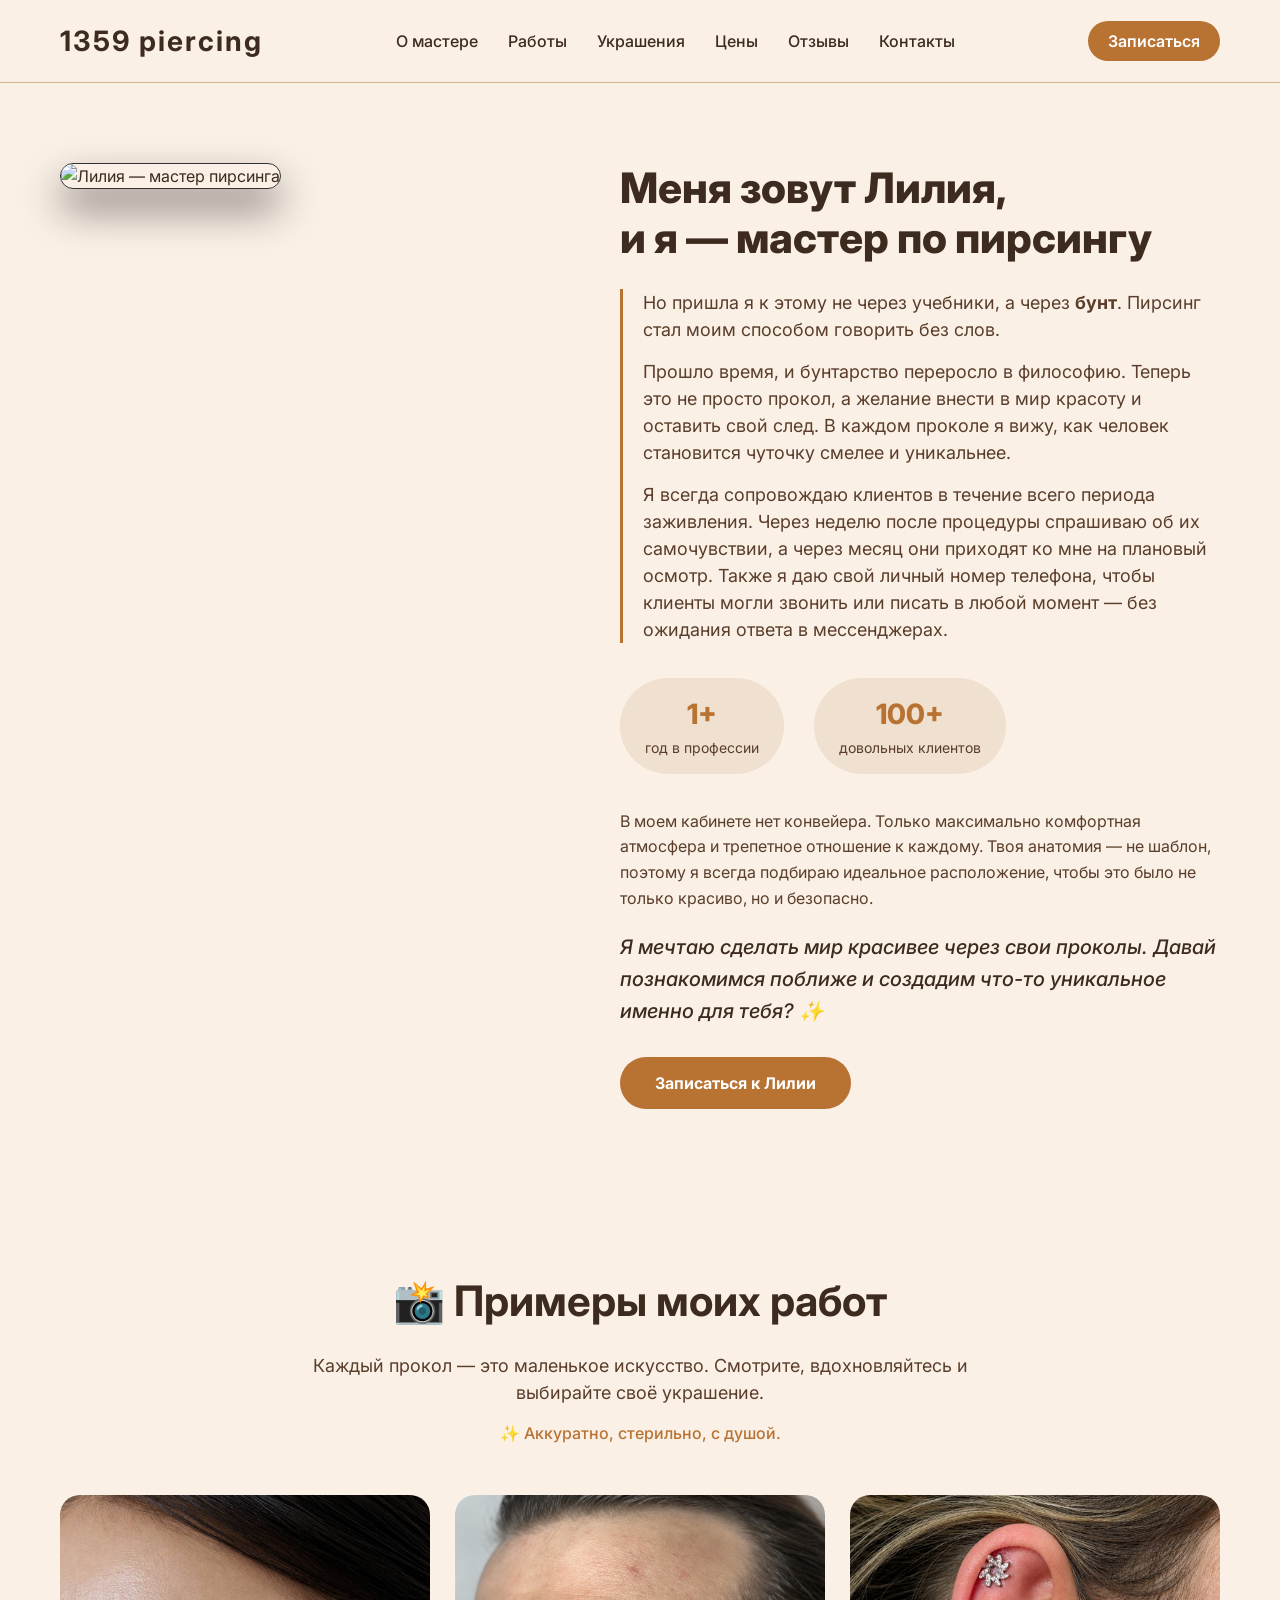
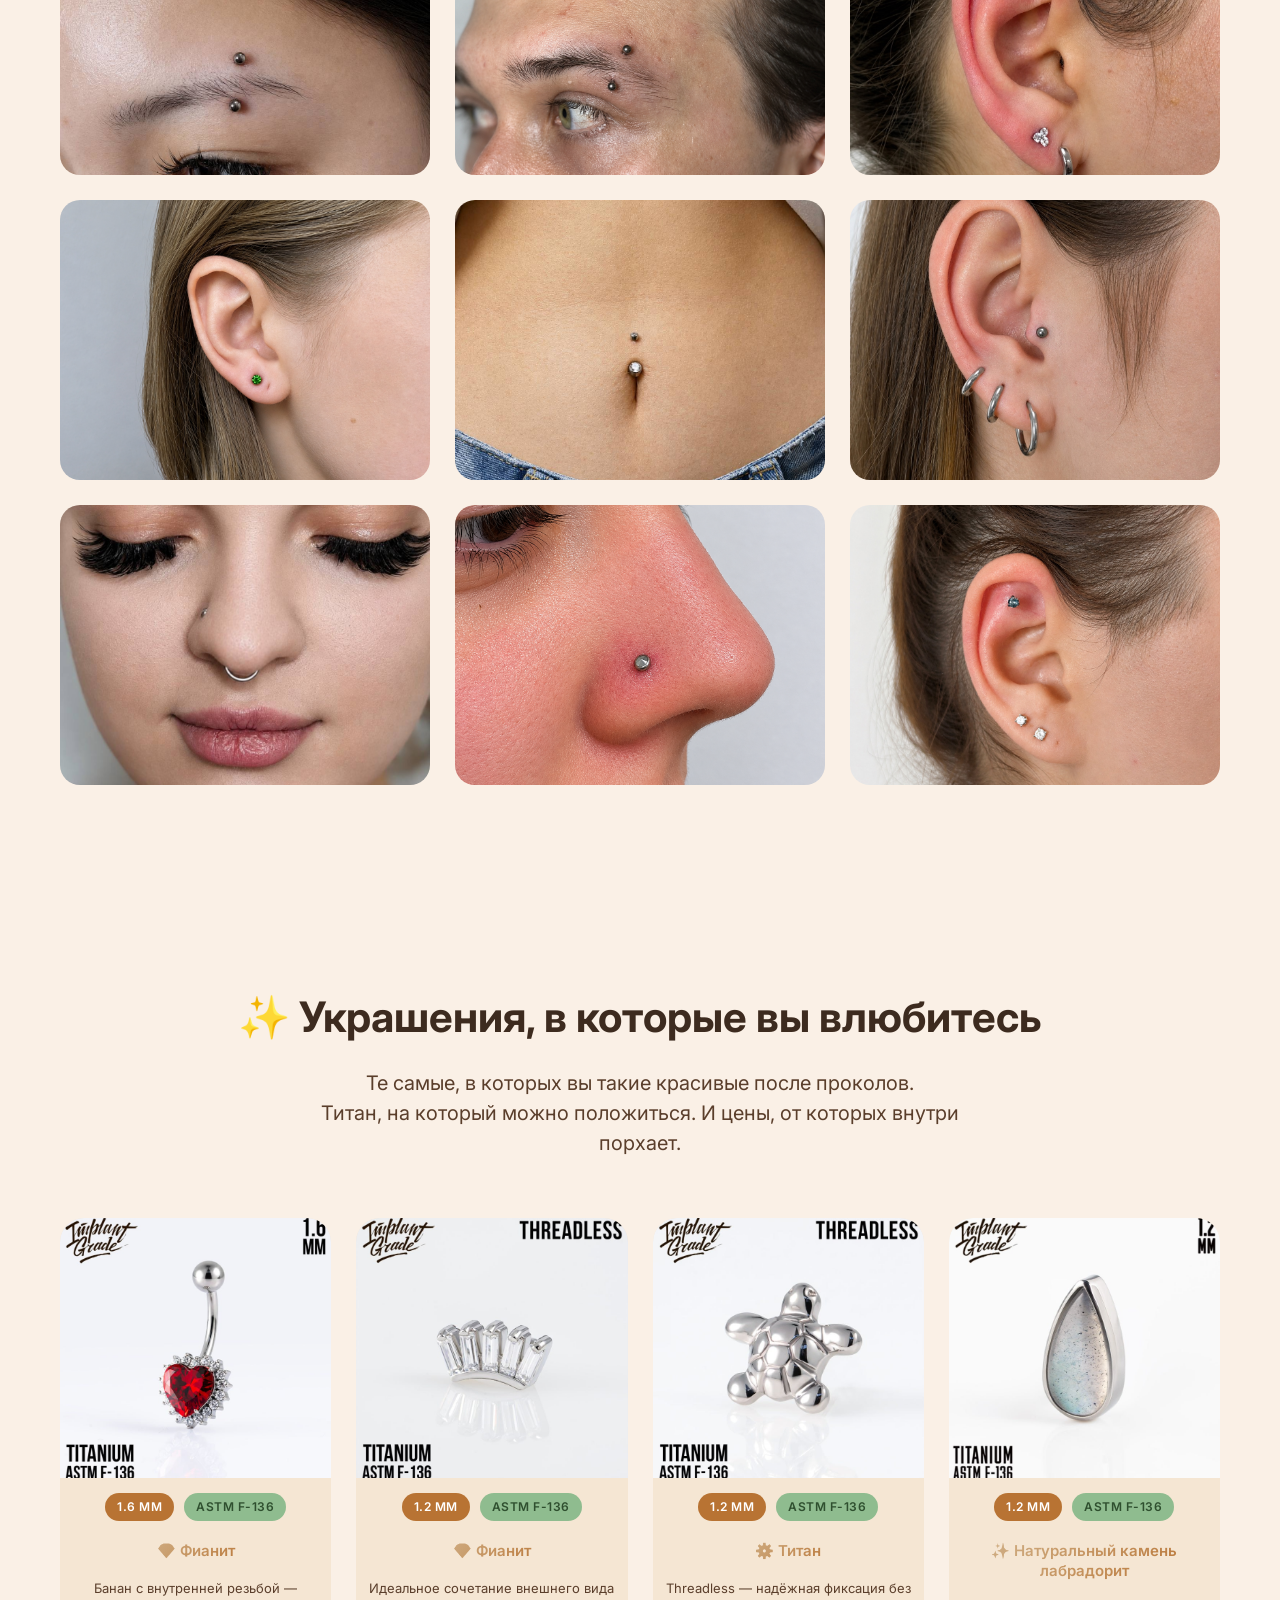
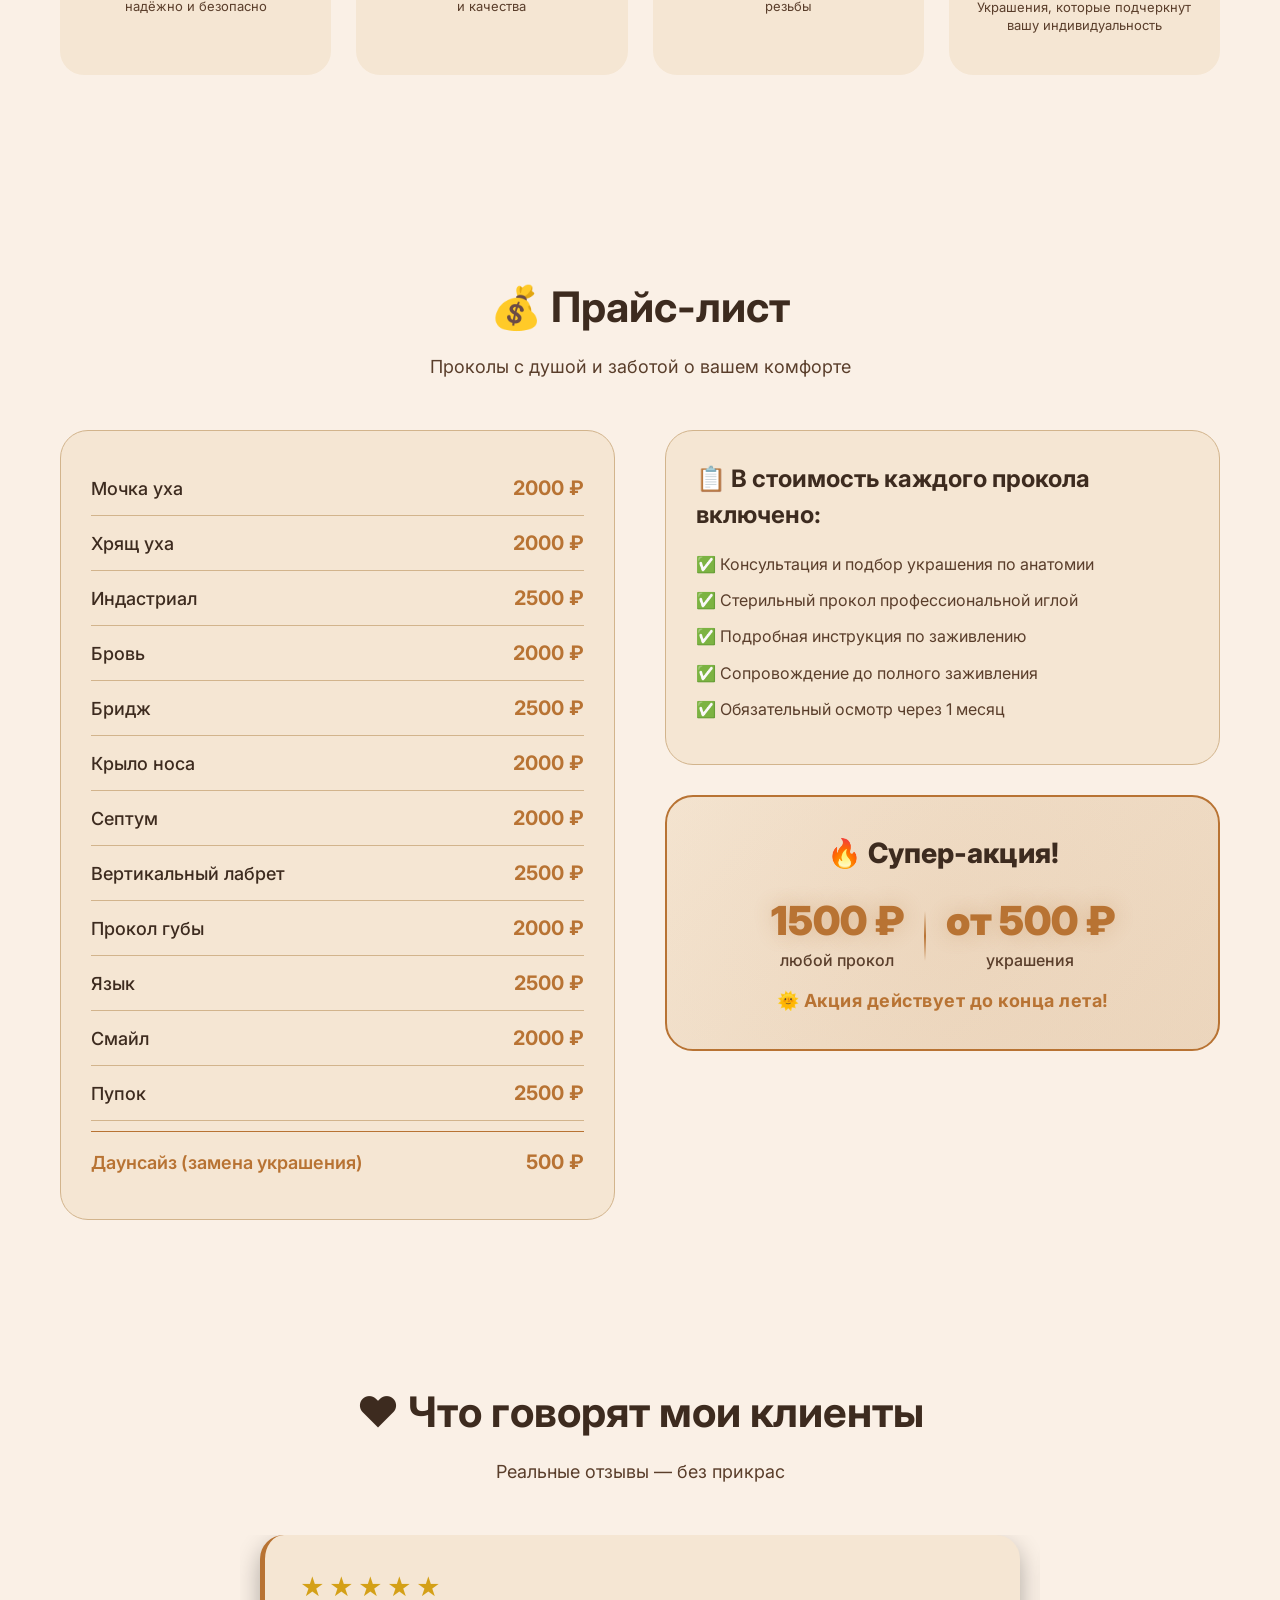
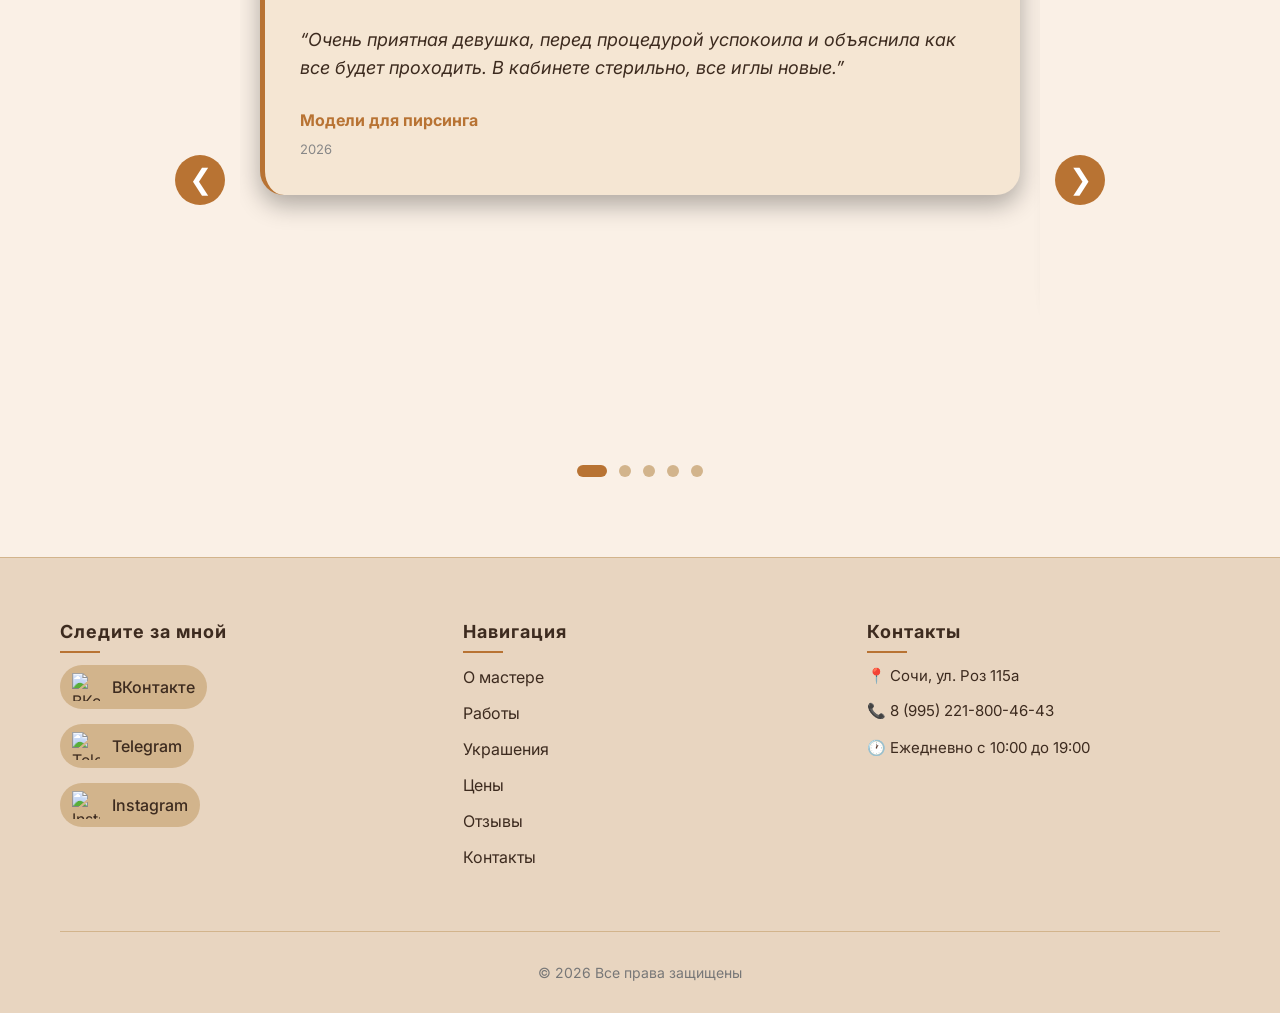
==== commit b85b6c3c: "Add files via upload" ====
--- a/index.html
+++ b/index.html
@@ -248,7 +248,7 @@
                             <span class="discount-label">украшения</span>
                         </div>
                     </div>
-                    <p class="discount-note">*Акция действует на все виды проколов. Подробности у мастера.</p>
+                    <p class="discount-validity">🌞 Акция действует до конца лета!</p>
                 </div>
             </div>
         </div>
--- a/css/style.css
+++ b/css/style.css
@@ -1296,3 +1296,23 @@
     color: #777;
     border-top-color: #D2B48C;
 }
+
+
+/* Дополнительный текст об окончании акции */
+.discount-validity {
+    font-size: 18px;
+    font-weight: 700;
+    color: #B87333; /* терракотовый, можно подобрать свой */
+    margin-top: 15px;
+    position: relative;
+    z-index: 1;
+    letter-spacing: 0.5px;
+}
+
+/* Адаптив для телефона */
+@media (max-width: 768px) {
+    .discount-validity {
+        font-size: 15px;
+        margin-top: 12px;
+    }
+}
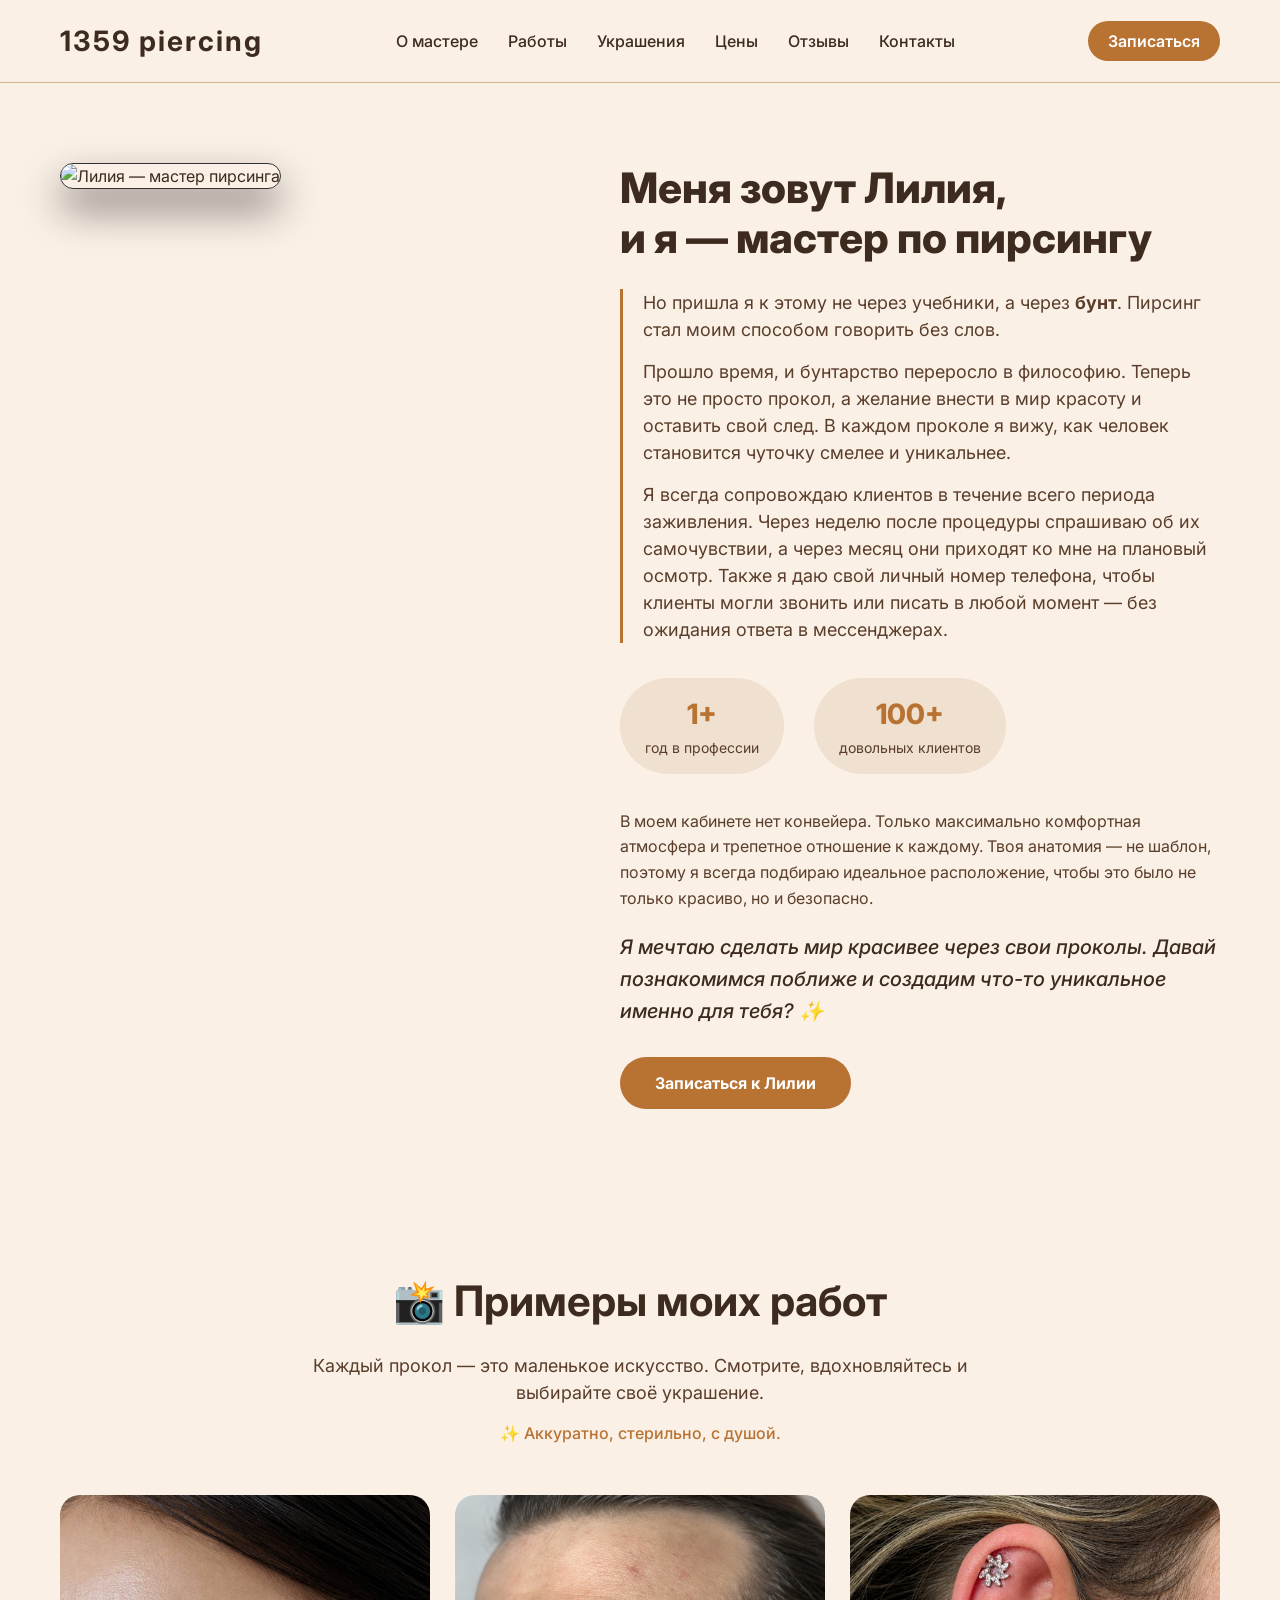
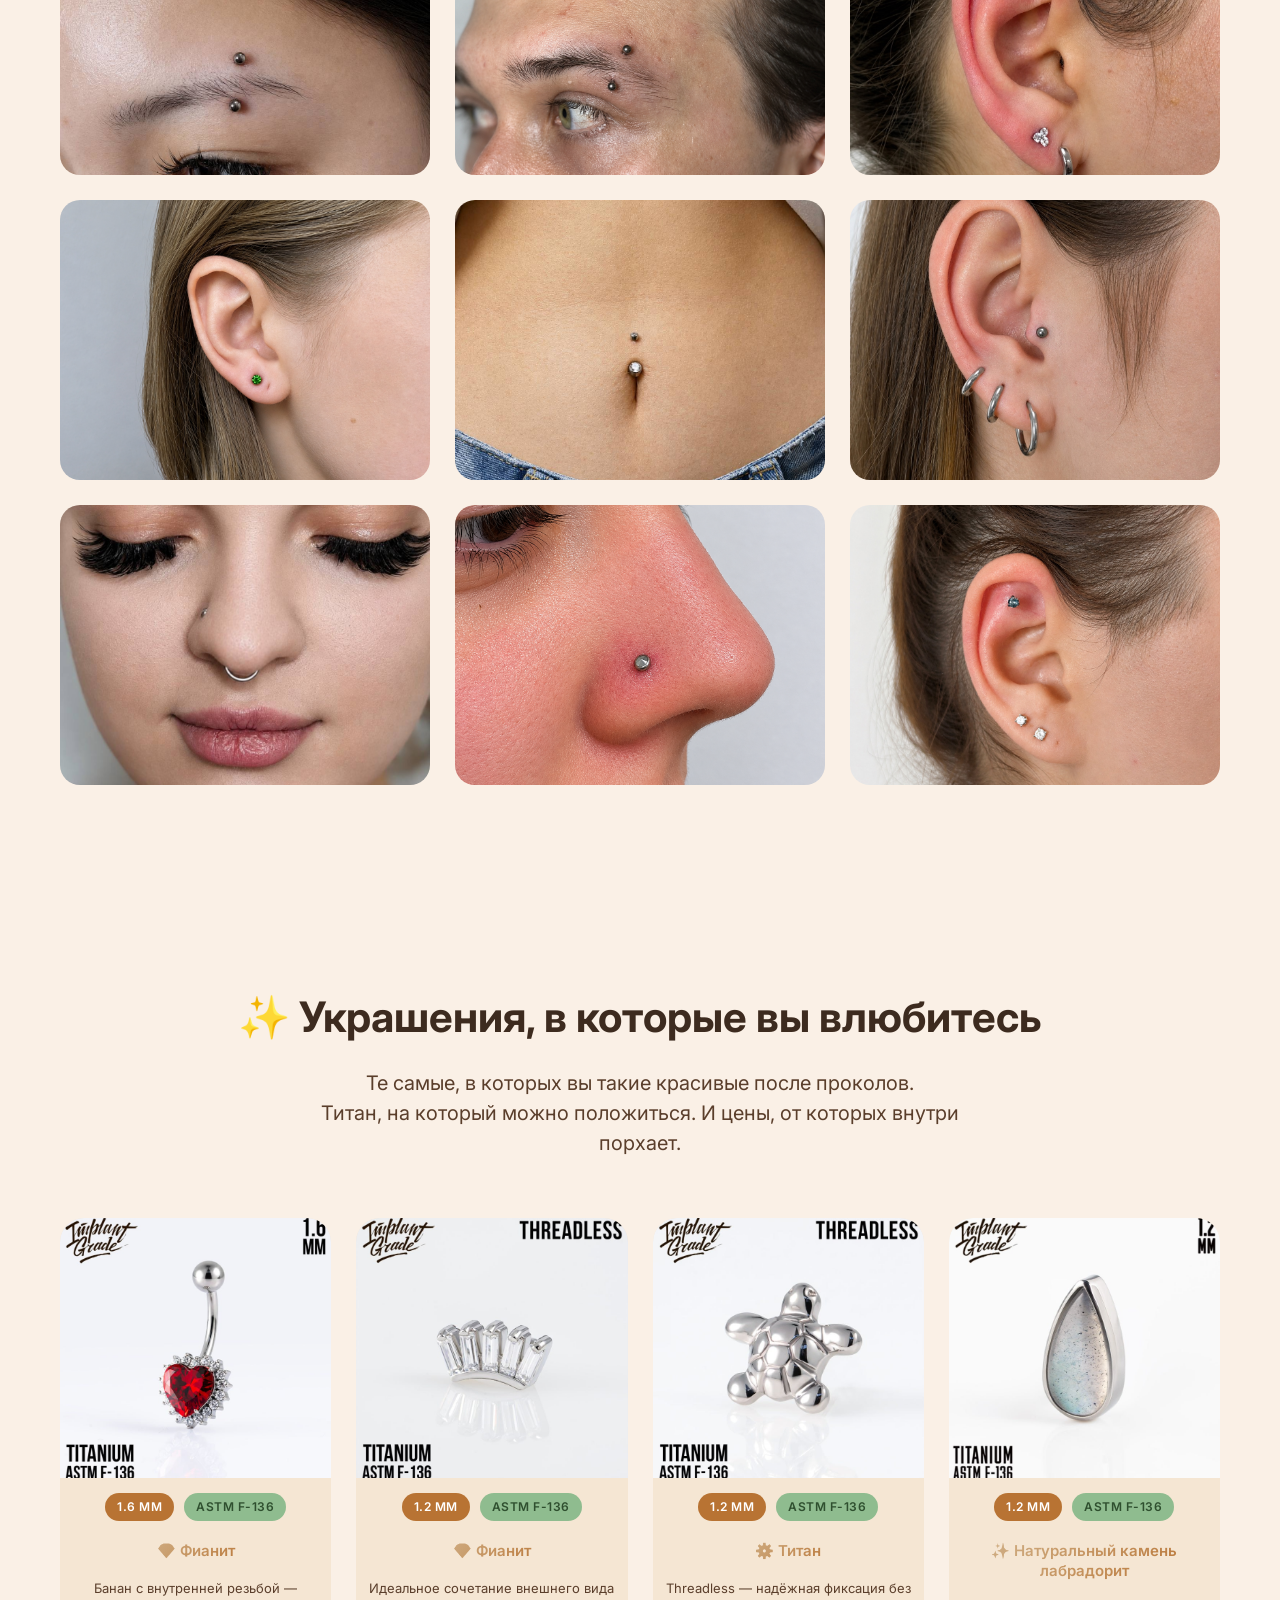
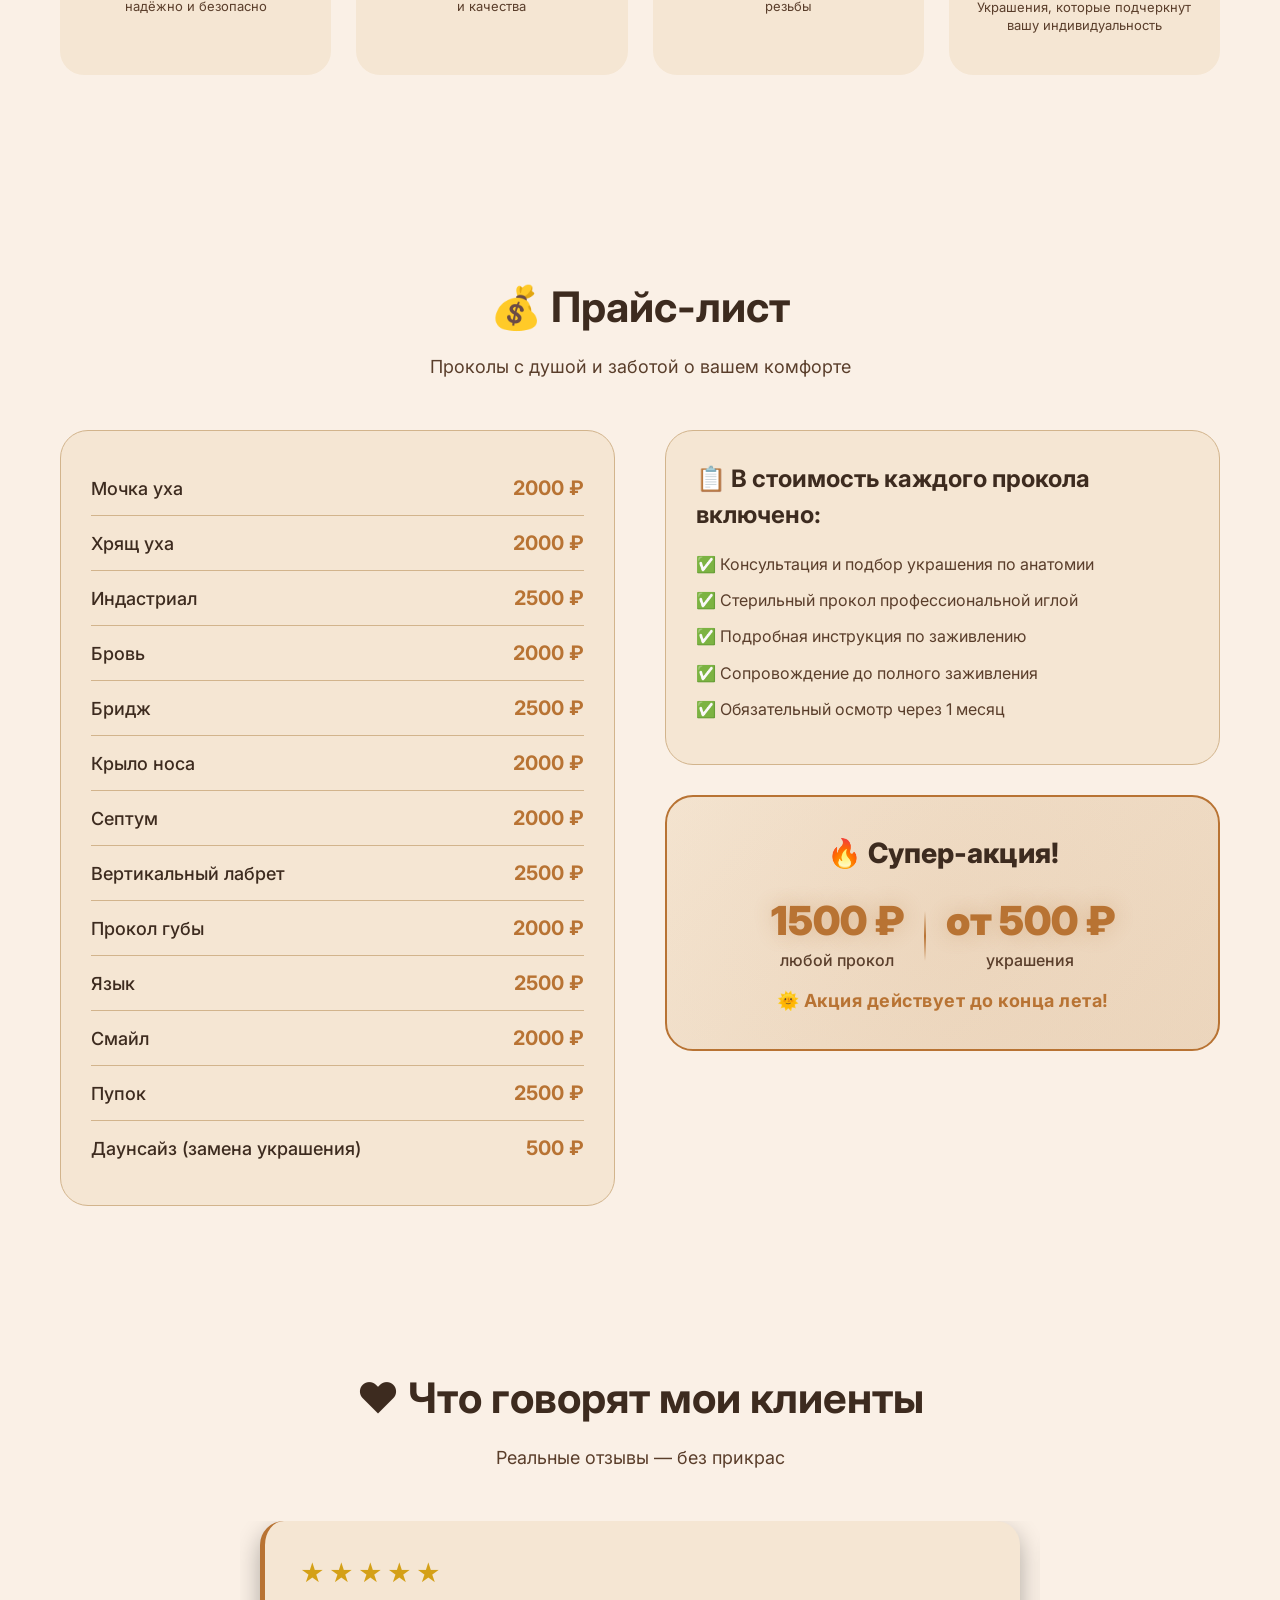
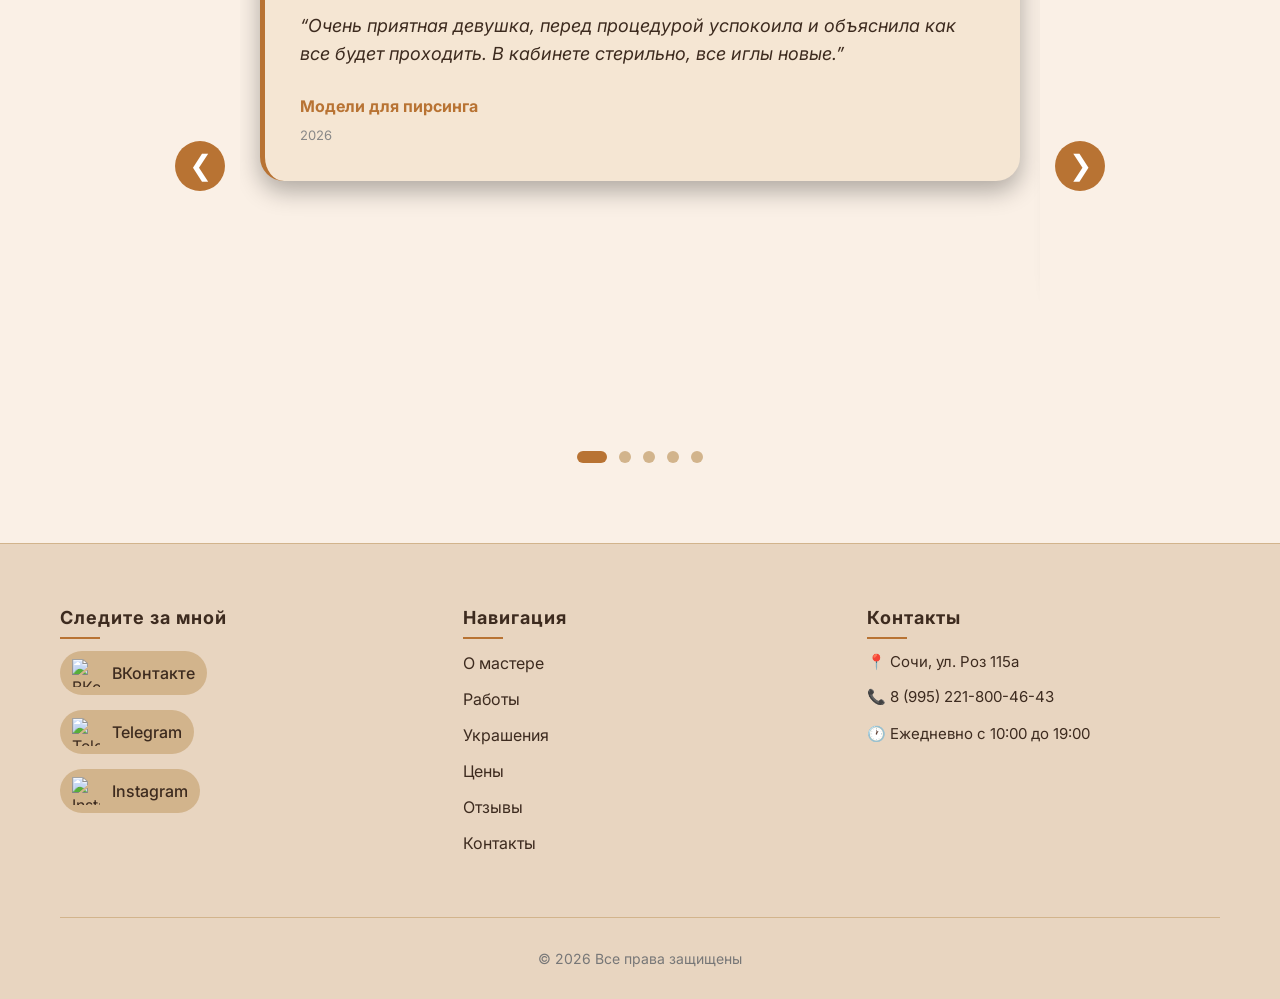
==== commit 458b2c24: "Add files via upload" ====
--- a/index.html
+++ b/index.html
@@ -216,7 +216,7 @@
                     <span class="service-name">Пупок</span>
                     <span class="service-price">2500 ₽</span>
                 </div>
-                <div class="service-item highlight">
+                <div class="service-item">
                     <span class="service-name">Даунсайз (замена украшения)</span>
                     <span class="service-price">500 ₽</span>
                 </div>
